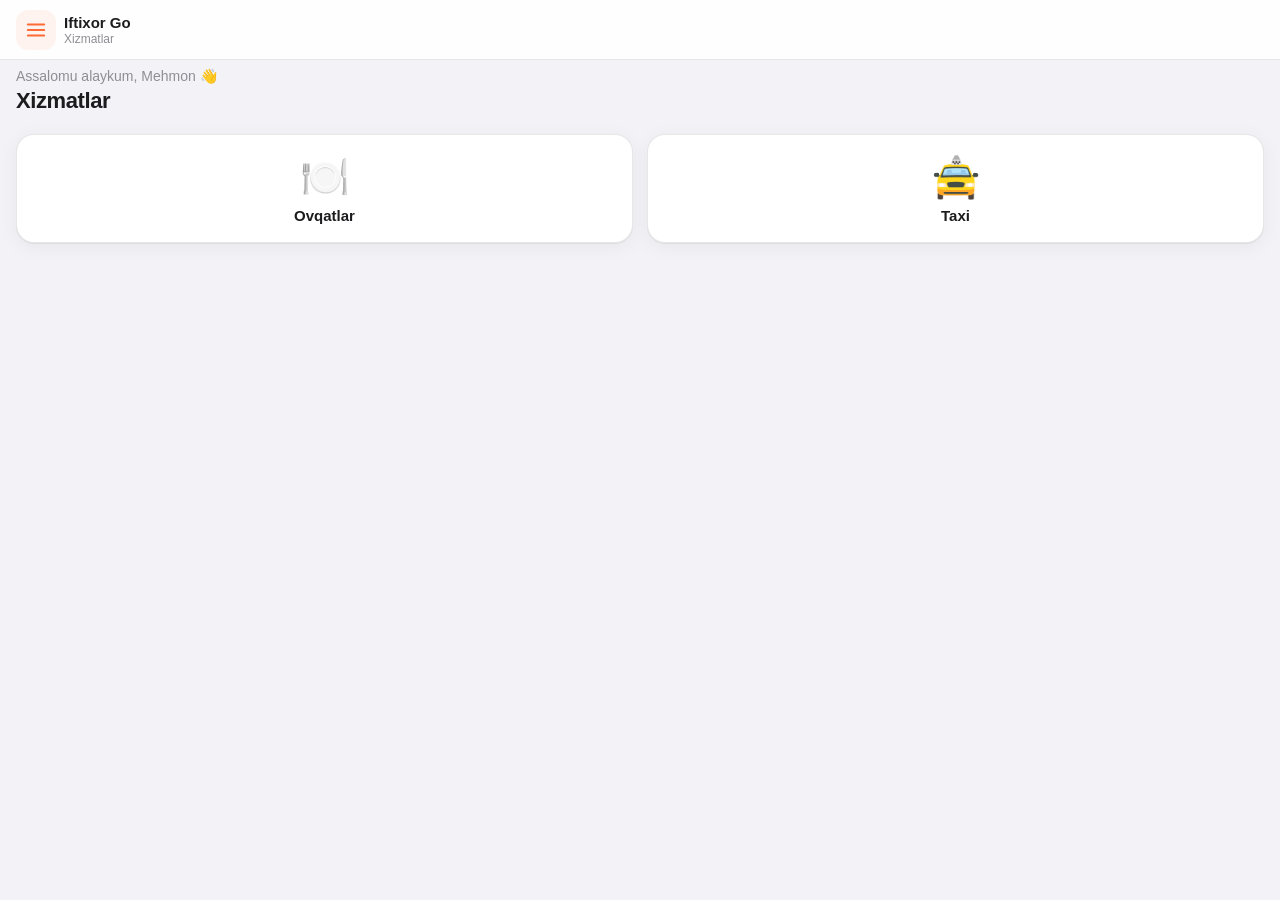
==== webapp/index.html @ 58b78c03 "23993" ====
<!DOCTYPE html>
<html lang="uz">
<head>
<meta charset="UTF-8">
<meta name="viewport" content="width=device-width, initial-scale=1.0, viewport-fit=cover">
<title>Iftixor Go</title>
<link rel="stylesheet" href="style.css">
<script src="https://telegram.org/js/telegram-web-app.js"></script>
</head>
<body>

<div id="splash">
  <div class="splash-icon">
    <svg viewBox="0 0 60 60" fill="none" xmlns="http://www.w3.org/2000/svg">
      <circle cx="30" cy="30" r="30" fill="rgba(255,255,255,0.15)"/>
      <path d="M15 22c0-1.1.9-2 2-2h26c1.1 0 2 .9 2 2v3H15v-3z" fill="white"/>
      <rect x="15" y="25" width="30" height="18" rx="2" fill="white" opacity="0.9"/>
      <circle cx="22" cy="34" r="3" fill="#ff6b35"/>
      <circle cx="30" cy="34" r="3" fill="#ff6b35"/>
      <circle cx="38" cy="34" r="3" fill="#ff6b35"/>
      <rect x="27" y="14" width="6" height="8" rx="3" fill="white"/>
    </svg>
  </div>
  <div class="splash-title">Iftixor Go</div>
  <div class="splash-sub">Tez va mazali!</div>
</div>

<div id="app" class="hidden">
  <header class="header" id="appHeader">
    <div class="header-left">
      <button type="button" class="header-icon-btn" id="btnHamburger" onclick="toggleServiceMenu()" aria-label="Xizmatlar menyusi">
        <svg width="22" height="22" viewBox="0 0 24 24" fill="none"><line x1="3" y1="6" x2="21" y2="6" stroke="currentColor" stroke-width="2" stroke-linecap="round"/><line x1="3" y1="12" x2="21" y2="12" stroke="currentColor" stroke-width="2" stroke-linecap="round"/><line x1="3" y1="18" x2="21" y2="18" stroke="currentColor" stroke-width="2" stroke-linecap="round"/></svg>
      </button>
      <button type="button" class="header-icon-btn hidden" id="btnBack" onclick="goBack()" aria-label="Orqaga">
        <svg width="22" height="22" viewBox="0 0 24 24" fill="none"><polyline points="15 18 9 12 15 6" stroke="currentColor" stroke-width="2.2" stroke-linecap="round" stroke-linejoin="round"/></svg>
      </button>
      <div class="header-avatar hidden" id="headerAvatarWrap">
        <div class="header-avatar" id="headerAvatar">
          <svg viewBox="0 0 32 32" fill="none"><circle cx="16" cy="16" r="16" fill="#ffe5db"/><circle cx="16" cy="13" r="5" fill="#ff6b35"/><path d="M6 26c0-5.5 4.5-9 10-9s10 3.5 10 9" stroke="#ff6b35" stroke-width="2" fill="none"/></svg>
        </div>
      </div>
      <div class="header-titles">
        <div class="header-name" id="headerName">Iftixor Go</div>
        <div class="header-sub" id="headerSub">Xizmatlar</div>
      </div>
    </div>
    <div class="cart-btn hidden" id="cartBtn" onclick="showFoodPage('cart')">
      <svg width="20" height="20" viewBox="0 0 24 24" fill="none"><path d="M6 2L3 6v14a2 2 0 002 2h14a2 2 0 002-2V6l-3-4z" stroke="white" stroke-width="2" stroke-linejoin="round"/><line x1="3" y1="6" x2="21" y2="6" stroke="white" stroke-width="2"/><path d="M16 10a4 4 0 01-8 0" stroke="white" stroke-width="2"/></svg>
      <span class="cart-badge" id="cartBadge">0</span>
    </div>
  </header>

  <!-- Xizmatlar menyusi (hamburger) -->
  <div id="serviceDrawer" class="service-drawer hidden">
    <div class="service-drawer-overlay" onclick="closeServiceMenu()"></div>
    <nav class="service-drawer-panel">
      <div class="drawer-head">
        <span class="drawer-title">Xizmatlar</span>
        <button type="button" class="drawer-close" onclick="closeServiceMenu()" aria-label="Yopish">✕</button>
      </div>
      <button type="button" class="drawer-item" onclick="pickServiceFromMenu('food')">
        <span class="drawer-item-icon">🍽️</span>
        <span class="drawer-item-text">
          <span class="drawer-item-name">Ovqatlar</span>
          <span class="drawer-item-desc">Menyu va yetkazib berish</span>
        </span>
        <svg class="drawer-item-arrow" width="18" height="18" viewBox="0 0 24 24" fill="none"><polyline points="9 18 15 12 9 6" stroke="currentColor" stroke-width="2" stroke-linecap="round"/></svg>
      </button>
      <button type="button" class="drawer-item" onclick="pickServiceFromMenu('taxi')">
        <span class="drawer-item-icon">🚖</span>
        <span class="drawer-item-text">
          <span class="drawer-item-name">Taxi</span>
          <span class="drawer-item-desc">Tez taxi buyurtmasi</span>
        </span>
        <svg class="drawer-item-arrow" width="18" height="18" viewBox="0 0 24 24" fill="none"><polyline points="9 18 15 12 9 6" stroke="currentColor" stroke-width="2" stroke-linecap="round"/></svg>
      </button>
    </nav>
  </div>

  <!-- BOSH SAHIFA: xizmatlar (Google grid) -->
  <div id="page-service" class="page active">
    <div class="services-hub">
      <p class="services-greet" id="servicesGreet">Assalomu alaykum 👋</p>
      <h2 class="services-hub-title">Xizmatlar</h2>
      <div class="services-grid">
        <button type="button" class="service-tile" onclick="selectService('food')">
          <span class="service-tile-icon">🍽️</span>
          <span class="service-tile-name">Ovqatlar</span>
        </button>
        <button type="button" class="service-tile" onclick="selectService('taxi')">
          <span class="service-tile-icon">🚖</span>
          <span class="service-tile-name">Taxi</span>
        </button>
      </div>
    </div>
  </div>

  <div id="page-home" class="page">
    <div id="guestWarning" class="guest-warning" style="display:none">
      ⚠️ Buyurtma berish uchun botni Telegram orqali oching.
    </div>
    <div class="search-wrap">
      <svg class="search-icon" width="16" height="16" viewBox="0 0 24 24" fill="none"><circle cx="11" cy="11" r="8" stroke="#8e8e93" stroke-width="2"/><path d="m21 21-4.35-4.35" stroke="#8e8e93" stroke-width="2" stroke-linecap="round"/></svg>
      <input type="text" id="searchInput" class="search-input" placeholder="Ovqat qidiring..." oninput="filterProducts(this.value)">
    </div>
    <div class="cat-tabs" id="catTabs"></div>
    <div class="products" id="productGrid"></div>
  </div>

  <div id="page-cart" class="page">
    <div class="page-title">Savat</div>
    <div id="cartItems"></div>
    <div id="cartSummary"></div>
  </div>

  <div id="page-profile" class="page profile-food">
    <div class="profile-header">
      <div class="profile-header-bg"></div>
      <img id="profilePhoto" src="" class="profile-photo" alt="">
      <div class="profile-name" id="profileName">—</div>
      <div class="profile-username" id="profileUsername"></div>
      <div class="profile-stats">
        <div class="stat-box">
          <div class="stat-val" id="statOrdersCount">0</div>
          <div class="stat-label">Buyurtmalar</div>
        </div>
        <div class="divider-v"></div>
        <div class="stat-box">
          <div class="stat-val" id="statTotalSpent">0 so'm</div>
          <div class="stat-label">Jami xarajat</div>
        </div>
      </div>
    </div>
    <div class="section-card">
      <div class="info-row"><span class="info-label">Telegram ID</span><span id="pId" class="info-val">—</span></div>
      <div class="divider"></div>
      <div class="info-row"><span class="info-label">Ism</span><span id="pName" class="info-val">—</span></div>
      <div class="divider"></div>
      <div class="info-row"><span class="info-label">Username</span><span id="pUsername" class="info-val">—</span></div>
    </div>
    <div class="section-title">Ma'lumotlarni tahrirlash</div>
    <div class="section-card">
      <div class="input-row">
        <svg width="18" height="18" viewBox="0 0 24 24" fill="none"><path d="M22 16.92v3a2 2 0 01-2.18 2 19.79 19.79 0 01-8.63-3.07A19.5 19.5 0 013.07 9.81 19.79 19.79 0 01.09 1.18 2 2 0 012.08 0h3a2 2 0 012 1.72c.127.96.361 1.903.7 2.81a2 2 0 01-.45 2.11L6.09 7.91a16 16 0 006 6l1.27-1.27a2 2 0 012.11-.45c.907.339 1.85.573 2.81.7A2 2 0 0122 16.92z" stroke="#8e8e93" stroke-width="1.5"/></svg>
        <input type="tel" id="profilePhone" class="inline-input" placeholder="Telefon raqam (+998...)">
      </div>
      <div class="divider"></div>
      <div class="input-row">
        <svg width="18" height="18" viewBox="0 0 24 24" fill="none"><path d="M21 10c0 7-9 13-9 13s-9-6-9-13a9 9 0 0118 0z" stroke="#8e8e93" stroke-width="1.5"/><circle cx="12" cy="10" r="3" stroke="#8e8e93" stroke-width="1.5"/></svg>
        <input type="text" id="profileAddress" class="inline-input" placeholder="Manzil">
      </div>
    </div>
    <button class="btn-primary" onclick="saveProfile()">Saqlash</button>
    <div class="section-title">Ovqat buyurtmalari</div>
    <div id="orderHistory"></div>
  </div>

  <!-- TAXI: Buyurtmalarim -->
  <div id="page-taxi-orders" class="page">
    <div class="page-title">🚖 Buyurtmalarim</div>
    <div id="taxiOrderHistory"></div>
  </div>

  <!-- TAXI: Profil -->
  <div id="page-taxi-profile" class="page profile-taxi">
    <div class="profile-header profile-header-taxi">
      <div class="profile-header-bg"></div>
      <img id="taxiProfilePhoto" src="" class="profile-photo" alt="">
      <div class="profile-name" id="taxiProfileName">—</div>
      <div class="profile-username" id="taxiProfileUsername"></div>
      <div class="profile-service-badge">🚖 Taxi</div>
      <div class="profile-stats">
        <div class="stat-box">
          <div class="stat-val" id="taxiStatRidesCount">0</div>
          <div class="stat-label">Safarlar</div>
        </div>
        <div class="divider-v"></div>
        <div class="stat-box">
          <div class="stat-val" id="taxiStatTotalSpent">0 so'm</div>
          <div class="stat-label">Jami</div>
        </div>
      </div>
    </div>
    <div class="section-title">Telefon</div>
    <div class="section-card">
      <div class="input-row">
        <svg width="18" height="18" viewBox="0 0 24 24" fill="none"><path d="M22 16.92v3a2 2 0 01-2.18 2 19.79 19.79 0 01-8.63-3.07A19.5 19.5 0 013.07 9.81 19.79 19.79 0 01.09 1.18 2 2 0 012.08 0h3a2 2 0 012 1.72c.127.96.361 1.903.7 2.81a2 2 0 01-.45 2.11L6.09 7.91a16 16 0 006 6l1.27-1.27a2 2 0 012.11-.45c.907.339 1.85.573 2.81.7A2 2 0 0122 16.92z" stroke="#8e8e93" stroke-width="1.5"/></svg>
        <input type="tel" id="taxiProfilePhone" class="inline-input" placeholder="Telefon raqam (+998...)">
      </div>
    </div>
    <button class="btn-primary" onclick="saveTaxiProfile()">Saqlash</button>
  </div>

  <!-- TAXI PAGE -->
  <div id="page-taxi" class="page">
    <div id="taxiActiveBanner" class="taxi-active-banner hidden"></div>

    <div class="taxi-hero">
      <div class="taxi-hero-icon">🚕</div>
      <div class="taxi-hero-text">
        <div class="taxi-hero-title">Taxi chaqirish</div>
        <div class="taxi-hero-sub">5–10 daqiqada haydovchi yetadi</div>
      </div>
    </div>

    <div class="taxi-route-card">
      <div class="taxi-route-line"></div>
      <div class="taxi-route-fields">
        <div class="taxi-field">
          <span class="taxi-dot taxi-dot-from"></span>
          <input type="text" id="taxiFrom" class="taxi-input" placeholder="Qayerdan?" autocomplete="off" oninput="onTaxiRouteChange()">
        </div>
        <button type="button" class="taxi-swap-btn" onclick="swapTaxiRoute()" aria-label="Almashtirish">
          <svg width="18" height="18" viewBox="0 0 24 24" fill="none"><path d="M7 16V4M7 4L3 8M7 4l4 4M17 8v12m0 0l4-4m-4 4l-4-4" stroke="currentColor" stroke-width="2" stroke-linecap="round" stroke-linejoin="round"/></svg>
        </button>
        <div class="taxi-field">
          <span class="taxi-dot taxi-dot-to"></span>
          <input type="text" id="taxiTo" class="taxi-input" placeholder="Qayerga?" autocomplete="off" oninput="onTaxiRouteChange()">
        </div>
      </div>
    </div>

    <div class="taxi-quick-actions">
      <button type="button" class="taxi-quick-btn" onclick="useTaxiLocation()">
        <svg width="16" height="16" viewBox="0 0 24 24" fill="none"><circle cx="12" cy="10" r="3" stroke="currentColor" stroke-width="1.8"/><path d="M12 21s7-4.5 7-11a7 7 0 10-14 0c0 6.5 7 11 7 11z" stroke="currentColor" stroke-width="1.8"/></svg>
        Joylashuvim
      </button>
      <button type="button" class="taxi-quick-btn" onclick="fillTaxiFromProfile()">
        <svg width="16" height="16" viewBox="0 0 24 24" fill="none"><path d="M21 10c0 7-9 13-9 13s-9-6-9-13a9 9 0 0118 0z" stroke="currentColor" stroke-width="1.8"/><circle cx="12" cy="10" r="3" stroke="currentColor" stroke-width="1.8"/></svg>
        Profil manzili
      </button>
    </div>

    <div id="taxiRecentWrap" class="taxi-recent hidden"></div>

    <div class="section-title" style="padding-top:4px">Mashina turi</div>
    <div class="taxi-car-types" id="taxiCarTypes"></div>

    <div id="taxiPriceBar" class="taxi-price-bar">
      <span class="taxi-price-label">Taxminiy narx</span>
      <span class="taxi-price-val" id="taxiPriceVal">—</span>
    </div>

    <div class="section-card taxi-contact-card">
      <div class="input-row">
        <svg width="18" height="18" viewBox="0 0 24 24" fill="none"><path d="M22 16.92v3a2 2 0 01-2.18 2 19.79 19.79 0 01-8.63-3.07A19.5 19.5 0 013.07 9.81 19.79 19.79 0 01.09 1.18 2 2 0 012.08 0h3a2 2 0 012 1.72c.127.96.361 1.903.7 2.81a2 2 0 01-.45 2.11L6.09 7.91a16 16 0 006 6l1.27-1.27a2 2 0 012.11-.45c.907.339 1.85.573 2.81.7A2 2 0 0122 16.92z" stroke="#8e8e93" stroke-width="1.5"/></svg>
        <input type="tel" id="taxiPhone" class="inline-input" placeholder="Telefon raqam *">
        <button type="button" class="contact-btn" onclick="requestTaxiPhone()" title="Telefonni to'ldirish">
          <svg width="16" height="16" viewBox="0 0 24 24" fill="none"><path d="M22 16.92v3a2 2 0 01-2.18 2 19.79 19.79 0 01-8.63-3.07" stroke="currentColor" stroke-width="1.8" stroke-linecap="round"/><circle cx="12" cy="10" r="4" stroke="currentColor" stroke-width="1.8"/></svg>
        </button>
      </div>
      <div class="divider"></div>
      <div class="input-row">
        <svg width="18" height="18" viewBox="0 0 24 24" fill="none"><path d="M14 2H6a2 2 0 00-2 2v16a2 2 0 002 2h12a2 2 0 002-2V8z" stroke="#8e8e93" stroke-width="1.5"/><polyline points="14,2 14,8 20,8" stroke="#8e8e93" stroke-width="1.5"/></svg>
        <input type="text" id="taxiNote" class="inline-input" placeholder="Izoh (ixtiyoriy)">
      </div>
    </div>

    <div class="taxi-submit-wrap">
      <button type="button" class="btn-primary btn-taxi-submit" id="taxiSubmitBtn" onclick="submitTaxi()">
        <span>Taxi chaqirish</span>
        <span class="btn-taxi-price" id="taxiSubmitPrice"></span>
      </button>
    </div>
  </div>

  <div id="page-taxi-success" class="page">
    <div class="success-wrap taxi-success-page">
      <div class="success-icon taxi-success-pulse">🚕</div>
      <div class="success-title">Taxi buyurtma qilindi!</div>
      <div id="taxiSuccessRideId" class="success-id"></div>
      <div id="taxiSuccessInfo" class="taxi-success-info"></div>
      <div id="taxiSuccessPrice" class="taxi-success-price"></div>
      <div id="taxiSuccessStatus" class="success-status-badge status-new">⏳ Haydovchi qidirilmoqda...</div>
      <div class="success-desc">Operator tez orada bog'lanadi 📞</div>
      <div class="success-actions" style="margin-top:20px">
        <button class="btn-primary" onclick="showTaxiPage('orders')">Buyurtmalarim</button>
        <button class="btn-secondary" onclick="showTaxiPage('taxi')" style="margin-top:8px">Yana taxi chaqirish</button>
      </div>
    </div>
  </div>

  <div id="page-success" class="page">
    <div id="successContent" class="success-wrap"></div>
  </div>

  <div id="page-checkout" class="page">
    <div class="page-title">Buyurtma berish</div>
    <div id="orderSummaryItems"></div>
    <div class="section-card" style="margin:0 16px 16px">
      <div class="input-row">
        <svg width="18" height="18" viewBox="0 0 24 24" fill="none"><path d="M22 16.92v3a2 2 0 01-2.18 2 19.79 19.79 0 01-8.63-3.07A19.5 19.5 0 013.07 9.81 19.79 19.79 0 01.09 1.18 2 2 0 012.08 0h3a2 2 0 012 1.72c.127.96.361 1.903.7 2.81a2 2 0 01-.45 2.11L6.09 7.91a16 16 0 006 6l1.27-1.27a2 2 0 012.11-.45c.907.339 1.85.573 2.81.7A2 2 0 0122 16.92z" stroke="#8e8e93" stroke-width="1.5"/></svg>
        <input type="tel" id="checkoutPhone" class="inline-input" placeholder="Telefon raqam *">
        <button class="contact-btn" onclick="requestPhone()" title="Telegram dan olish">
          <svg width="16" height="16" viewBox="0 0 24 24" fill="none"><path d="M22 16.92v3a2 2 0 01-2.18 2 19.79 19.79 0 01-8.63-3.07" stroke="currentColor" stroke-width="1.8" stroke-linecap="round"/><circle cx="12" cy="10" r="4" stroke="currentColor" stroke-width="1.8"/><path d="M12 14v7" stroke="currentColor" stroke-width="1.8" stroke-linecap="round"/></svg>
        </button>
      </div>
      <div class="divider"></div>
      <div class="input-row">
        <svg width="18" height="18" viewBox="0 0 24 24" fill="none"><path d="M21 10c0 7-9 13-9 13s-9-6-9-13a9 9 0 0118 0z" stroke="#8e8e93" stroke-width="1.5"/><circle cx="12" cy="10" r="3" stroke="#8e8e93" stroke-width="1.5"/></svg>
        <input type="text" id="checkoutAddress" class="inline-input" placeholder="Manzil *">
      </div>
      <div class="divider"></div>
      <div class="input-row">
        <svg width="18" height="18" viewBox="0 0 24 24" fill="none"><path d="M14 2H6a2 2 0 00-2 2v16a2 2 0 002 2h12a2 2 0 002-2V8z" stroke="#8e8e93" stroke-width="1.5"/><polyline points="14,2 14,8 20,8" stroke="#8e8e93" stroke-width="1.5"/></svg>
        <input type="text" id="checkoutNote" class="inline-input" placeholder="Izoh (ixtiyoriy)">
      </div>
    </div>
    <div class="total-bar" id="checkoutTotalBar"></div>
    <div style="padding:0 16px 16px">
      <button class="btn-primary btn-order" onclick="submitOrder()">Buyurtma berish</button>
      <button class="btn-secondary" onclick="showFoodPage('cart')">Orqaga</button>
    </div>
  </div>

  <!-- NAV: Ovqatlar -->
  <nav class="bottom-nav" id="navFood" style="display:none">
    <div class="nav-item active" onclick="showFoodPage('home')" id="navFoodMenu">
      <svg width="24" height="24" viewBox="0 0 24 24" fill="none"><path d="M18 8h1a4 4 0 010 8h-1" stroke="currentColor" stroke-width="2" stroke-linecap="round"/><path d="M2 8h16v9a4 4 0 01-4 4H6a4 4 0 01-4-4V8z" stroke="currentColor" stroke-width="2"/></svg>
      <span>Menyu</span>
    </div>
    <div class="nav-item" onclick="showFoodPage('cart')" id="navFoodCart">
      <div class="nav-cart-wrap">
        <svg width="24" height="24" viewBox="0 0 24 24" fill="none"><path d="M6 2L3 6v14a2 2 0 002 2h14a2 2 0 002-2V6l-3-4z" stroke="currentColor" stroke-width="2" stroke-linejoin="round"/><line x1="3" y1="6" x2="21" y2="6" stroke="currentColor" stroke-width="2"/><path d="M16 10a4 4 0 01-8 0" stroke="currentColor" stroke-width="2"/></svg>
        <span class="nav-badge" id="navCartBadge" style="display:none">0</span>
      </div>
      <span>Savat</span>
    </div>
    <div class="nav-item" onclick="showFoodPage('profile')" id="navFoodProfile">
      <svg width="24" height="24" viewBox="0 0 24 24" fill="none"><path d="M20 21v-2a4 4 0 00-4-4H8a4 4 0 00-4 4v2" stroke="currentColor" stroke-width="2" stroke-linecap="round"/><circle cx="12" cy="7" r="4" stroke="currentColor" stroke-width="2"/></svg>
      <span>Profil</span>
    </div>
  </nav>

  <!-- NAV: Taxi -->
  <nav class="bottom-nav" id="navTaxi" style="display:none">
    <div class="nav-item active" onclick="showTaxiPage('taxi')" id="navTaxiMain">
      <svg width="24" height="24" viewBox="0 0 24 24" fill="none"><rect x="1" y="9" width="22" height="11" rx="2" stroke="currentColor" stroke-width="2"/><path d="M5 9V7a3 3 0 013-3h8a3 3 0 013 3v2" stroke="currentColor" stroke-width="2"/><circle cx="7" cy="16" r="1.5" fill="currentColor"/><circle cx="17" cy="16" r="1.5" fill="currentColor"/></svg>
      <span>Taxi</span>
    </div>
    <div class="nav-item" onclick="showTaxiPage('orders')" id="navTaxiOrders">
      <svg width="24" height="24" viewBox="0 0 24 24" fill="none"><path d="M9 5H7a2 2 0 00-2 2v12a2 2 0 002 2h10a2 2 0 002-2V7a2 2 0 00-2-2h-2" stroke="currentColor" stroke-width="2" stroke-linecap="round"/><rect x="9" y="3" width="6" height="4" rx="1" stroke="currentColor" stroke-width="2"/><line x1="9" y1="12" x2="15" y2="12" stroke="currentColor" stroke-width="2" stroke-linecap="round"/></svg>
      <span>Buyurtmalar</span>
    </div>
    <div class="nav-item" onclick="showTaxiPage('profile')" id="navTaxiProfile">
      <svg width="24" height="24" viewBox="0 0 24 24" fill="none"><path d="M20 21v-2a4 4 0 00-4-4H8a4 4 0 00-4 4v2" stroke="currentColor" stroke-width="2" stroke-linecap="round"/><circle cx="12" cy="7" r="4" stroke="currentColor" stroke-width="2"/></svg>
      <span>Profil</span>
    </div>
  </nav>
</div>

<div id="productModal" class="modal-overlay hidden" onclick="closeModal(event)">
  <div class="modal-card">
    <div class="modal-drag"></div>
    <button id="modalCloseBtn" class="modal-close-btn" onclick="closeModal(event)">✕</button>
    <img id="modalImg" src="" class="modal-img" alt="">
    <div class="modal-body">
      <div class="modal-name" id="modalName"></div>
      <div class="modal-desc" id="modalDesc"></div>
      <div class="modal-footer">
        <div class="modal-price" id="modalPrice"></div>
        <div class="modal-qty">
          <button class="qty-btn" onclick="changeModalQty(-1)">
            <svg width="16" height="16" viewBox="0 0 24 24" fill="none"><line x1="5" y1="12" x2="19" y2="12" stroke="currentColor" stroke-width="2.5" stroke-linecap="round"/></svg>
          </button>
          <span id="modalQty">1</span>
          <button class="qty-btn" onclick="changeModalQty(1)">
            <svg width="16" height="16" viewBox="0 0 24 24" fill="none"><line x1="12" y1="5" x2="12" y2="19" stroke="currentColor" stroke-width="2.5" stroke-linecap="round"/><line x1="5" y1="12" x2="19" y2="12" stroke="currentColor" stroke-width="2.5" stroke-linecap="round"/></svg>
          </button>
        </div>
      </div>
      <button class="btn-primary" id="modalAddBtn" onclick="addFromModal()">Savatga qo'shish</button>
    </div>
  </div>
</div>

<div id="toast" class="toast hidden"></div>
<script src="app.js?v=2.5"></script>
</body>
</html>
---- webapp/style.css ----
:root {
  --bg: #f2f2f7;
  --card: #ffffff;
  --primary: #ff6b35;
  --primary-dark: #e85d2a;
  --primary-bg: #fff3ef;
  --text: #1c1c1e;
  --subtext: #8e8e93;
  --border: rgba(60,60,67,0.12);
  --green: #34c759;
  --red: #ff3b30;
  --nav-h: 82px;
  --header-h: 60px;
  --radius: 16px;
  --radius-sm: 12px;
  --shadow: 0 1px 0 rgba(0,0,0,0.06), 0 4px 20px rgba(0,0,0,0.05);
}

* { margin:0; padding:0; box-sizing:border-box; -webkit-tap-highlight-color:transparent; }

body {
  font-family: -apple-system, BlinkMacSystemFont, 'SF Pro Text', 'Segoe UI', sans-serif;
  background: var(--bg);
  color: var(--text);
  overflow-x: hidden;
  -webkit-font-smoothing: antialiased;
}

/* ── SPLASH ── */
#splash {
  position: fixed; inset: 0;
  background: linear-gradient(160deg, #ff6b35 0%, #ff4500 100%);
  display: flex; flex-direction: column;
  align-items: center; justify-content: center; gap: 12px;
  z-index: 9999;
  opacity: 1;
  transition: opacity .35s ease;
}
.splash-icon svg { width: 72px; height: 72px; filter: drop-shadow(0 8px 24px rgba(0,0,0,0.2)); }
.splash-title { font-size: 30px; font-weight: 700; color: #fff; letter-spacing: -0.5px; }
.splash-sub { font-size: 15px; color: rgba(255,255,255,.75); }

/* ── LAYOUT ── */
.hidden { display: none !important; }
#app { padding-bottom: var(--nav-h); min-height: 100dvh; }

/* ── HEADER ── */
.header {
  position: sticky; top: 0; z-index: 100;
  height: var(--header-h);
  background: rgba(255,255,255,0.92);
  backdrop-filter: saturate(180%) blur(20px);
  -webkit-backdrop-filter: saturate(180%) blur(20px);
  border-bottom: 1px solid var(--border);
  display: flex; align-items: center;
  justify-content: space-between;
  padding: 0 16px;
  padding-top: env(safe-area-inset-top);
}
.header-left { display: flex; align-items: center; gap: 8px; min-width: 0; flex: 1; }
.header-titles { min-width: 0; flex: 1; }
.header-icon-btn {
  width: 40px; height: 40px; flex-shrink: 0;
  display: flex; align-items: center; justify-content: center;
  background: var(--primary-bg); border: none; border-radius: 12px;
  color: var(--primary); cursor: pointer;
  -webkit-user-select: none; user-select: none;
}
.header-icon-btn:active { background: #ffe0d4; transform: scale(.96); }
.header-avatar {
  width: 38px; height: 38px; border-radius: 50%;
  overflow: hidden; background: var(--primary-bg);
  flex-shrink: 0;
  display: flex; align-items: center; justify-content: center;
}
.header-avatar img, .header-avatar svg { width: 100%; height: 100%; object-fit: cover; }
.header-name { font-size: 15px; font-weight: 600; line-height: 1.2; }
.header-sub { font-size: 12px; color: var(--subtext); }

.cart-btn {
  display: flex; align-items: center; gap: 6px; flex-shrink: 0;
  background: var(--primary);
  color: #fff; border: none;
  border-radius: 20px; padding: 8px 14px;
  cursor: pointer; font-size: 13px; font-weight: 600;
  transition: background .15s;
  -webkit-user-select: none; user-select: none;
}
.cart-btn:active { background: var(--primary-dark); }
.cart-badge {
  background: #fff; color: var(--primary);
  border-radius: 10px; padding: 1px 6px;
  font-size: 12px; font-weight: 700; min-width: 18px;
  text-align: center; line-height: 1.4;
}

/* ── PAGES ── */
.page { display: none; animation: fadeUp .2s ease; }
.page.active { display: block; }
@keyframes fadeUp {
  from { opacity: 0; transform: translateY(6px); }
  to   { opacity: 1; transform: translateY(0); }
}
.page-title {
  font-size: 28px; font-weight: 700;
  padding: 20px 16px 12px;
  letter-spacing: -0.5px;
}

/* ── SEARCH ── */
.search-wrap {
  position: relative; margin: 12px 16px 0;
}
.search-icon {
  position: absolute; left: 12px; top: 50%;
  transform: translateY(-50%); pointer-events: none;
}
.search-input {
  width: 100%; padding: 10px 14px 10px 36px;
  background: var(--card);
  border: 1px solid var(--border);
  border-radius: var(--radius-sm);
  font-size: 15px; color: var(--text);
  outline: none;
  font-family: inherit;
}
.search-input::placeholder { color: var(--subtext); }
.search-input:focus { border-color: var(--primary); }

/* ── CATEGORY TABS ── */
.cat-tabs {
  display: flex; gap: 8px;
  padding: 12px 16px;
  overflow-x: auto; scrollbar-width: none;
}
.cat-tabs::-webkit-scrollbar { display: none; }
.cat-tab {
  padding: 6px 14px;
  border-radius: 20px;
  border: 1.5px solid var(--border);
  background: var(--card);
  font-size: 13px; font-weight: 500;
  white-space: nowrap; cursor: pointer;
  color: var(--text);
  transition: all .15s;
  -webkit-user-select: none; user-select: none;
}
.cat-tab.active {
  background: var(--primary);
  border-color: var(--primary);
  color: #fff;
}

/* ── PRODUCTS GRID ── */
.products {
  display: grid; grid-template-columns: 1fr 1fr;
  gap: 12px; padding: 0 16px 16px;
}
.product-card {
  background: var(--card);
  border-radius: var(--radius);
  overflow: hidden;
  box-shadow: var(--shadow);
  cursor: pointer;
  transition: transform .12s;
  -webkit-user-select: none; user-select: none;
  display: flex; flex-direction: column;
}
.product-card:active { transform: scale(.97); }
.product-thumb {
  width: 100%; height: 110px;
  object-fit: cover;
  background: var(--primary-bg);
  display: block; flex-shrink: 0;
}
.product-thumb-placeholder {
  width: 100%; height: 110px;
  background: linear-gradient(135deg, #fff3ef, #ffe8df);
  display: flex; align-items: center; justify-content: center;
  flex-shrink: 0;
}
.product-thumb-placeholder svg { opacity: .4; }
.product-body { padding: 10px 10px 12px; flex: 1; display: flex; flex-direction: column; }
.product-name {
  font-size: 13px; font-weight: 600; line-height: 1.35;
  color: var(--text);
}
.product-price {
  font-size: 13px; font-weight: 700;
  color: var(--primary); margin-top: 4px;
}
.product-add {
  width: 30px; height: 30px; border-radius: 50%;
  background: var(--primary); border: none;
  color: #fff; cursor: pointer; flex-shrink: 0;
  display: flex; align-items: center; justify-content: center;
  box-shadow: 0 2px 8px rgba(255,107,53,.4);
  transition: transform .1s;
}
.product-add:active { transform: scale(.9); }

/* ── CART ── */
.cart-item {
  background: var(--card);
  border-radius: var(--radius);
  margin: 0 16px 10px;
  padding: 12px 14px;
  display: flex; align-items: center; gap: 12px;
  box-shadow: var(--shadow);
}
.cart-item-img {
  width: 52px; height: 52px; border-radius: 10px;
  object-fit: cover; background: var(--primary-bg);
  flex-shrink: 0;
  display: flex; align-items: center; justify-content: center;
}
.cart-item-img svg { opacity: .4; }
.cart-item-info { flex: 1; min-width: 0; }
.cart-item-name { font-weight: 600; font-size: 14px; white-space: nowrap; overflow: hidden; text-overflow: ellipsis; }
.cart-item-price { font-size: 13px; color: var(--subtext); margin-top: 2px; }
.cart-item-ctrl { display: flex; align-items: center; gap: 6px; flex-shrink: 0; }
.qty-btn {
  width: 28px; height: 28px; border-radius: 50%;
  background: var(--primary-bg); border: none;
  color: var(--primary); cursor: pointer;
  display: flex; align-items: center; justify-content: center;
  transition: background .1s;
}
.qty-btn:active { background: #ffd9cc; }
.qty-val { font-weight: 700; font-size: 15px; min-width: 22px; text-align: center; }

.cart-summary-card {
  background: var(--card);
  border-radius: var(--radius);
  margin: 4px 16px 0;
  padding: 14px 16px;
  box-shadow: var(--shadow);
}
.summary-row {
  display: flex; justify-content: space-between;
  font-size: 15px; padding: 5px 0;
}
.summary-row.total {
  font-weight: 700; font-size: 17px;
  border-top: 1px solid var(--border);
  margin-top: 8px; padding-top: 12px;
}
.summary-row.total span:last-child { color: var(--primary); }
.empty-cart {
  text-align: center; padding: 80px 20px;
  color: var(--subtext);
}
.empty-cart svg { opacity: .25; margin-bottom: 16px; }
.empty-cart p { font-size: 16px; font-weight: 500; }
.empty-cart small { font-size: 13px; }

/* ── PROFILE ── */
.profile-header {
  position: relative;
  background: linear-gradient(145deg, #ff6b35 0%, #ff3d00 100%);
  padding: 32px 20px 24px;
  text-align: center;
  color: #fff;
  overflow: hidden;
  border-bottom-left-radius: 28px;
  border-bottom-right-radius: 28px;
  margin-bottom: 20px;
  box-shadow: 0 8px 24px rgba(255,107,53,0.25);
}
.profile-header-bg {
  position: absolute; top: 0; left: 0; right: 0; bottom: 0;
  background: radial-gradient(circle at 15% 25%, rgba(255,255,255,0.18) 0%, transparent 45%),
              radial-gradient(circle at 85% 75%, rgba(0,0,0,0.08) 0%, transparent 45%);
  z-index: 0;
}
.profile-header > * { position: relative; z-index: 1; }
.profile-photo {
  width: 88px; height: 88px; border-radius: 50%;
  border: 3px solid rgba(255,255,255,0.9);
  object-fit: cover;
  background: rgba(255,255,255,.25);
  margin-bottom: 12px;
  display: block; margin-left: auto; margin-right: auto;
  box-shadow: 0 4px 16px rgba(0,0,0,0.15);
  transition: transform 0.3s cubic-bezier(0.34,1.56,0.64,1);
}
.profile-photo:active { transform: scale(0.93); }
.profile-name {
  font-size: 20px; font-weight: 700;
  letter-spacing: -0.3px;
  text-shadow: 0 1px 3px rgba(0,0,0,0.12);
  margin-bottom: 2px;
}
.profile-username { font-size: 13px; opacity: .85; font-weight: 500; margin-bottom: 0; }

.profile-stats {
  display: flex; justify-content: center; align-items: stretch;
  margin-top: 18px;
  background: rgba(255,255,255,0.18);
  border-radius: 16px;
  backdrop-filter: blur(12px); -webkit-backdrop-filter: blur(12px);
  border: 1px solid rgba(255,255,255,0.25);
  overflow: hidden;
}
.stat-box {
  flex: 1; display: flex; flex-direction: column;
  align-items: center; justify-content: center;
  padding: 12px 8px;
}
.stat-val {
  font-size: 17px; font-weight: 800; color: #fff;
  line-height: 1.1; letter-spacing: -0.5px;
  word-break: break-word;
}
.stat-label {
  font-size: 11px; font-weight: 500;
  opacity: 0.8; margin-top: 3px;
  white-space: nowrap;
}
.divider-v {
  width: 1px; background: rgba(255,255,255,0.25);
  margin: 10px 0;
}

/* ── SECTION CARD (iOS grouped table) ── */
.section-card {
  background: var(--card);
  border-radius: var(--radius);
  margin: 0 16px;
  overflow: hidden;
  box-shadow: var(--shadow);
  border: 1px solid var(--border);
}
.section-title {
  font-size: 12px; font-weight: 700;
  color: var(--subtext); text-transform: uppercase;
  letter-spacing: 0.6px;
  padding: 18px 16px 8px;
}
.info-row {
  display: flex; justify-content: space-between;
  align-items: center; padding: 13px 16px;
  gap: 12px;
}
.info-label {
  font-size: 15px; color: var(--text);
  flex-shrink: 0; font-weight: 400;
}
.info-val {
  font-size: 15px; color: var(--subtext);
  text-align: right; word-break: break-all;
}
.divider { height: 1px; background: var(--border); margin-left: 16px; }
.input-row {
  display: flex; align-items: center;
  gap: 10px; padding: 13px 16px;
  min-height: 48px;
}
.inline-input {
  flex: 1; border: none; outline: none;
  font-size: 15px; font-family: inherit;
  color: var(--text); background: transparent;
  min-width: 0;
}
.inline-input::placeholder { color: var(--subtext); }

/* ── BUTTONS ── */
.btn-primary {
  display: block; width: calc(100% - 32px);
  margin: 14px 16px 0;
  padding: 15px;
  background: var(--primary);
  color: #fff; border: none;
  border-radius: var(--radius);
  font-size: 16px; font-weight: 600;
  font-family: inherit; cursor: pointer;
  transition: background .15s, transform .1s;
  -webkit-user-select: none; user-select: none;
}
.btn-primary:active { background: var(--primary-dark); transform: scale(.99); }
.btn-secondary {
  display: block; width: calc(100% - 32px);
  margin: 10px 16px 0;
  padding: 14px;
  background: var(--card); color: var(--subtext);
  border: 1.5px solid var(--border);
  border-radius: var(--radius);
  font-size: 15px; font-family: inherit; cursor: pointer;
}

/* ── CHECKOUT ── */
.total-bar {
  background: var(--card);
  margin: 0 16px 14px;
  border-radius: var(--radius);
  padding: 14px 16px;
  box-shadow: var(--shadow);
}
.os-item {
  display: flex; justify-content: space-between;
  font-size: 14px; padding: 7px 0;
  border-bottom: 1px solid var(--border);
}
.os-item:last-child { border-bottom: none; }
.order-summary-card {
  background: var(--card);
  border-radius: var(--radius);
  margin: 0 16px 12px;
  padding: 4px 0;
  box-shadow: var(--shadow);
  overflow: hidden;
}
.order-summary-card .os-item { padding: 11px 16px; }

/* ── BOTTOM NAV ── */
.bottom-nav {
  position: fixed; bottom: 0; left: 0; right: 0;
  height: var(--nav-h);
  background: rgba(255,255,255,0.92);
  backdrop-filter: saturate(180%) blur(20px);
  -webkit-backdrop-filter: saturate(180%) blur(20px);
  border-top: 1px solid var(--border);
  display: flex;
  padding-bottom: env(safe-area-inset-bottom);
  z-index: 100;
}
.nav-item {
  flex: 1; display: flex; flex-direction: column;
  align-items: center; justify-content: center;
  gap: 3px; cursor: pointer;
  font-size: 10px; font-weight: 500;
  color: var(--subtext);
  transition: color .15s;
  -webkit-user-select: none; user-select: none;
}
.nav-item svg { transition: transform .15s; }
.nav-item.active { color: var(--primary); }
.nav-item.active svg { transform: scale(1.08); }
.nav-cart-wrap { position: relative; display: inline-flex; }
.nav-badge {
  position: absolute; top: -5px; right: -8px;
  background: var(--red); color: #fff;
  border-radius: 10px; font-size: 10px;
  font-weight: 700; padding: 1px 5px;
  border: 2px solid #fff;
  line-height: 1.2;
}

/* ── ORDER HISTORY ── */
.order-hist-item {
  background: var(--card); border-radius: var(--radius);
  margin: 0 16px 8px; padding: 14px 16px;
  box-shadow: var(--shadow);
}
.order-hist-head {
  display: flex; justify-content: space-between;
  align-items: center; margin-bottom: 4px;
}
.order-hist-id { font-weight: 600; font-size: 15px; }
.order-hist-sub { font-size: 12px; color: var(--subtext); }
.status-badge {
  font-size: 11px; font-weight: 600;
  padding: 3px 9px; border-radius: 20px;
}
.s-new { background: #fff3ef; color: var(--primary); }
.s-confirmed, .s-delivered { background: #e9f9ee; color: var(--green); }
.s-cancelled { background: #fff0f0; color: var(--red); }
.s-cooking { background: #fff9e6; color: #f59e0b; }

/* ── MODAL ── */
.modal-overlay {
  position: fixed; inset: 0;
  background: rgba(0,0,0,.45);
  z-index: 500;
  display: flex; align-items: flex-end;
  backdrop-filter: blur(6px);
}
.modal-card {
  background: var(--card);
  border-radius: 24px 24px 0 0;
  width: 100%; overflow: hidden;
  animation: slideUp .28s cubic-bezier(.32,1.2,.4,1);
  max-height: 90dvh; overflow-y: auto;
}
@keyframes slideUp {
  from { transform: translateY(100%); }
  to   { transform: translateY(0); }
}
.modal-drag {
  width: 36px; height: 4px; border-radius: 2px;
  background: var(--border); margin: 10px auto 0;
}
.modal-img {
  width: 100%; height: 220px; object-fit: cover;
  display: block; background: var(--primary-bg);
}
.modal-body { padding: 16px 20px 24px; }
.modal-name { font-size: 22px; font-weight: 700; letter-spacing: -0.3px; }
.modal-desc { font-size: 14px; color: var(--subtext); margin-top: 6px; line-height: 1.5; }
.modal-footer {
  display: flex; align-items: center;
  justify-content: space-between; margin: 16px 0;
}
.modal-price { font-size: 24px; font-weight: 700; color: var(--primary); }
.modal-qty {
  display: flex; align-items: center; gap: 14px;
  background: var(--primary-bg); border-radius: 20px;
  padding: 6px 10px;
}
.modal-qty .qty-btn {
  width: 32px; height: 32px;
  background: var(--primary); color: #fff;
}
.modal-qty .qty-btn:active { background: var(--primary-dark); }
#modalQty { font-size: 18px; font-weight: 700; min-width: 28px; text-align: center; }

/* ── TOAST ── */
.toast {
  position: fixed; bottom: 96px; left: 50%;
  transform: translateX(-50%);
  background: rgba(28,28,30,.88);
  color: #fff; padding: 10px 20px;
  border-radius: 20px; font-size: 14px;
  z-index: 999; white-space: nowrap;
  backdrop-filter: blur(10px);
  animation: fadeUp .2s ease;
}

/* ── PRODUCT CARD extras ── */
.product-desc {
  font-size: 11px; color: var(--subtext);
  margin-top: 3px; line-height: 1.35;
  overflow: hidden; display: -webkit-box;
  -webkit-line-clamp: 2; -webkit-box-orient: vertical;
  flex: 1;
}
.product-row {
  display: flex; align-items: center;
  justify-content: space-between;
  margin-top: 8px; gap: 6px;
}
.product-qty-ctrl {
  display: flex; align-items: center; gap: 4px;
  background: var(--primary-bg); border-radius: 20px;
  padding: 3px 5px; flex-shrink: 0;
}
.pqc-btn {
  width: 24px; height: 24px; border-radius: 50%;
  border: none; background: var(--primary); color: #fff;
  font-size: 15px; font-weight: 700; cursor: pointer;
  display: flex; align-items: center; justify-content: center;
  line-height: 1; transition: transform .1s; flex-shrink: 0;
}
.pqc-btn:active { transform: scale(.88); }
.pqc-val { font-size: 13px; font-weight: 700; min-width: 16px; text-align: center; color: var(--primary); }

/* ── CART extras ── */
.cart-header {
  display: flex; justify-content: space-between; align-items: center;
  padding: 14px 16px 6px;
  font-size: 13px; font-weight: 600; color: var(--subtext);
}
.cart-clear-btn {
  background: none; border: none; color: var(--red);
  font-size: 13px; font-weight: 600; cursor: pointer;
  padding: 4px 8px;
}
.cart-item-img-photo {
  width: 52px; height: 52px; border-radius: 10px;
  object-fit: cover; flex-shrink: 0;
}
.delivery-chip {
  background: var(--primary-bg); color: var(--primary);
  padding: 2px 8px; border-radius: 10px;
  font-size: 13px; font-weight: 600;
}
.btn-checkout {
  display: flex !important; align-items: center;
  justify-content: center; gap: 8px;
  font-size: 16px !important;
}

/* ── EMPTY STATE ── */
.empty-state-msg {
  grid-column: 1 / -1; text-align: center;
  padding: 60px 20px; color: var(--subtext); font-size: 14px;
}

/* ── MODAL close btn ── */
.modal-close-btn {
  position: absolute; top: 12px; right: 12px;
  width: 30px; height: 30px; border-radius: 50%;
  background: rgba(0,0,0,.35); color: #fff;
  border: none; font-size: 14px; cursor: pointer;
  display: flex; align-items: center; justify-content: center;
  z-index: 10; backdrop-filter: blur(4px);
}
.modal-card { position: relative; }

/* ── ORDER HISTORY extras ── */
.order-hist-items {
  font-size: 12px; color: var(--subtext);
  margin: 5px 0 6px;
  white-space: nowrap; overflow: hidden; text-overflow: ellipsis;
  line-height: 1.4;
}
.order-hist-foot {
  display: flex; justify-content: space-between; align-items: center;
  margin-top: 6px; gap: 8px;
}
.order-hist-date {
  font-size: 11px; color: var(--subtext);
  white-space: nowrap; flex-shrink: 0;
}
.order-hist-total {
  font-size: 14px; font-weight: 700; color: var(--primary);
  white-space: nowrap;
}

/* ── SUCCESS PAGE ── */
.success-wrap {
  min-height: calc(100dvh - var(--nav-h) - var(--header-h));
  display: flex; flex-direction: column;
  align-items: center; justify-content: center;
  padding: 40px 24px; text-align: center;
}
.success-icon { font-size: 72px; margin-bottom: 16px; animation: popIn .4s cubic-bezier(.34,1.56,.64,1); }
@keyframes popIn { from { transform: scale(0); opacity:0; } to { transform: scale(1); opacity:1; } }
.success-title { font-size: 24px; font-weight: 700; margin-bottom: 8px; }
.success-id { font-size: 15px; color: var(--subtext); margin-bottom: 4px; }
.success-total { font-size: 22px; font-weight: 800; color: var(--primary); margin-bottom: 8px; }
.success-desc { font-size: 14px; color: var(--subtext); margin-bottom: 24px; }

/* ── CAT COUNT badge ── */
.cat-count {
  display: inline-flex; align-items: center; justify-content: center;
  background: rgba(142,142,147,0.18);
  color: var(--subtext);
  font-size: 10px; font-weight: 700;
  padding: 0 5px; border-radius: 8px;
  min-width: 18px; height: 16px;
  margin-left: 5px; vertical-align: middle;
}
.cat-tab.active .cat-count {
  background: rgba(255,255,255,0.25);
  color: #fff;
}

/* ── CHECKOUT extras ── */
.checkout-time-hint, .checkout-info-bar {
  display: flex; align-items: center; gap: 6px;
  font-size: 12px; color: var(--subtext);
  padding: 8px 0 4px;
}
.checkout-time-hint { padding: 10px 16px 2px; }
.checkout-info-bar {
  margin: 8px 16px 0;
  background: var(--primary-bg);
  border-radius: 10px; padding: 8px 12px;
  color: var(--primary); font-weight: 500;
}
.checkout-info-bar svg, .checkout-time-hint svg { flex-shrink: 0; }

.os-qty { color: var(--subtext); font-weight: 400; font-size: 13px; }

/* ── CONTACT BUTTON (Telegram dan raqam olish) ── */
.contact-btn {
  background: var(--primary-bg); border: none;
  color: var(--primary); cursor: pointer;
  width: 30px; height: 30px; border-radius: 8px;
  display: flex; align-items: center; justify-content: center;
  flex-shrink: 0; transition: background .15s;
}
.contact-btn:active { background: #ffd0c0; }

/* ── SUCCESS PAGE extras ── */
.success-status-badge {
  display: inline-flex; align-items: center;
  padding: 6px 16px; border-radius: 20px;
  font-size: 13px; font-weight: 600;
  margin: 4px 0 12px;
  animation: pulse-soft 2s infinite;
}
@keyframes pulse-soft {
  0%,100% { opacity: 1; } 50% { opacity: .75; }
}
.status-new       { background: #fff3ef; color: var(--primary); }
.status-confirmed { background: #e9f9ee; color: var(--green); animation: none; }
.status-cooking   { background: #fff9e6; color: #f59e0b; }
.status-delivered { background: #e9f9ee; color: var(--green); animation: none; }
.status-cancelled { background: #fff0f0; color: var(--red); animation: none; }

.success-actions { width: 100%; max-width: 320px; margin: 0 auto; }
.success-actions .btn-primary { margin: 0 0 8px; width: 100%; }
.success-actions .btn-secondary { margin: 0; width: 100%; }

/* ── ORDER HISTORY: faol buyurtmalar ── */
.order-active {
  border: 1.5px solid var(--primary);
  box-shadow: 0 2px 12px rgba(255,107,53,0.12);
}
.orders-empty {
  text-align: center; padding: 32px 20px;
  color: var(--subtext);
}
.orders-empty svg { opacity: .25; margin-bottom: 10px; display: block; margin-left: auto; margin-right: auto; }
.orders-empty p { font-size: 14px; }

/* ── MODAL btn inside ── */
#productModal .btn-primary {
  width: 100%; margin: 0;
  border-radius: var(--radius-sm);
}

/* ── CART badge: flex ── */
.nav-badge { display: none; }

/* ── GUEST warning ── */
.guest-warning {
  margin: 8px 16px; padding: 10px 14px;
  background: #fff9e6; border: 1px solid #f59e0b33;
  border-radius: var(--radius-sm);
  font-size: 13px; color: #92650a;
  display: flex; align-items: center; gap: 8px;
}

/* ── PHONE HINT ── */
.phone-hint {
  font-size: 12px; color: #92650a;
  background: #fff9e6; border-radius: 8px;
  padding: 7px 12px; margin: 0 16px 4px;
  border: 1px solid #f59e0b33;
  line-height: 1.4;
}

/* ── XIZMATLAR (Google grid) ── */
.services-hub {
  padding: 8px 16px 24px;
}
.services-greet {
  font-size: 14px; color: var(--subtext);
  margin-bottom: 4px;
}
.services-hub-title {
  font-size: 22px; font-weight: 700;
  letter-spacing: -0.4px;
  margin-bottom: 20px;
}
.services-grid {
  display: grid;
  grid-template-columns: repeat(2, 1fr);
  gap: 14px;
}
.service-tile {
  background: var(--card);
  border: 1px solid var(--border);
  border-radius: 18px;
  padding: 22px 12px 18px;
  box-shadow: var(--shadow);
  display: flex; flex-direction: column;
  align-items: center; gap: 10px;
  cursor: pointer;
  font-family: inherit;
  color: var(--text);
  transition: transform .12s, border-color .12s;
  -webkit-user-select: none; user-select: none;
}
.service-tile:active {
  transform: scale(.96);
  border-color: var(--primary);
}
.service-tile-icon { font-size: 40px; line-height: 1; }
.service-tile-name { font-size: 15px; font-weight: 600; }

/* ── Hamburger drawer ── */
.service-drawer {
  position: fixed; inset: 0; z-index: 500;
}
.service-drawer-overlay {
  position: absolute; inset: 0;
  background: rgba(0,0,0,.35);
  backdrop-filter: blur(2px);
}
.service-drawer-panel {
  position: absolute; top: 0; left: 0; bottom: 0;
  width: min(300px, 86vw);
  background: var(--card);
  box-shadow: 4px 0 24px rgba(0,0,0,.12);
  display: flex; flex-direction: column;
  padding-top: env(safe-area-inset-top);
  animation: drawerIn .22s ease;
}
@keyframes drawerIn {
  from { transform: translateX(-100%); }
  to   { transform: translateX(0); }
}
.drawer-head {
  display: flex; align-items: center; justify-content: space-between;
  padding: 18px 16px 12px;
  border-bottom: 1px solid var(--border);
}
.drawer-title { font-size: 18px; font-weight: 700; }
.drawer-close {
  width: 36px; height: 36px; border: none; border-radius: 50%;
  background: var(--bg); color: var(--subtext);
  font-size: 16px; cursor: pointer;
}
.drawer-item {
  display: flex; align-items: center; gap: 14px;
  width: 100%; padding: 16px 18px;
  border: none; background: none;
  border-bottom: 1px solid var(--border);
  cursor: pointer; text-align: left;
  font-family: inherit; color: var(--text);
}
.drawer-item:active { background: var(--primary-bg); }
.drawer-item-icon { font-size: 32px; line-height: 1; flex-shrink: 0; }
.drawer-item-text { flex: 1; min-width: 0; display: flex; flex-direction: column; gap: 2px; }
.drawer-item-name { font-size: 16px; font-weight: 600; }
.drawer-item-desc { font-size: 12px; color: var(--subtext); }
.drawer-item-arrow { color: var(--subtext); flex-shrink: 0; }

/* Xizmatlar bosh sahifasida pastki nav yo'q */
#app.mode-hub { padding-bottom: 16px; }

/* ── TAXI PAGE ── */
#page-taxi { --taxi: #2563eb; --taxi-bg: #eff6ff; --taxi-dark: #1d4ed8; }

.taxi-hero {
  margin: 12px 16px 16px;
  padding: 16px 18px;
  background: linear-gradient(135deg, #2563eb 0%, #1d4ed8 100%);
  border-radius: 18px;
  display: flex; align-items: center; gap: 14px;
  color: #fff;
  box-shadow: 0 8px 24px rgba(37, 99, 235, 0.35);
}
.taxi-hero-icon { font-size: 36px; line-height: 1; }
.taxi-hero-title { font-size: 18px; font-weight: 700; }
.taxi-hero-sub { font-size: 13px; opacity: 0.85; margin-top: 2px; }

.taxi-active-banner { margin: 0 16px 12px; }
.taxi-active-inner {
  display: flex; align-items: center; gap: 12px;
  background: var(--taxi-bg); border: 1px solid rgba(37, 99, 235, 0.25);
  border-radius: 14px; padding: 12px 14px; cursor: pointer;
}
.taxi-active-inner:active { opacity: 0.85; }
.taxi-active-pulse { font-size: 24px; animation: taxiPulse 1.5s ease infinite; }
@keyframes taxiPulse { 0%, 100% { transform: scale(1); } 50% { transform: scale(1.08); } }
.taxi-active-title { font-size: 14px; font-weight: 600; color: var(--taxi); }
.taxi-active-route { font-size: 12px; color: var(--subtext); margin-top: 2px; }

.taxi-route-card {
  margin: 0 16px 12px;
  background: var(--card);
  border-radius: 16px;
  border: 1px solid var(--border);
  box-shadow: var(--shadow);
  padding: 14px 14px 14px 18px;
  position: relative;
}
.taxi-route-line {
  position: absolute; left: 22px; top: 28px; bottom: 28px;
  width: 2px; background: linear-gradient(var(--green), var(--red));
  border-radius: 2px; opacity: 0.35;
}
.taxi-route-fields { display: flex; flex-direction: column; gap: 10px; position: relative; }
.taxi-field { display: flex; align-items: center; gap: 10px; }
.taxi-input {
  flex: 1; border: none; outline: none;
  font-size: 15px; font-family: inherit;
  background: var(--bg); border-radius: 10px;
  padding: 11px 12px; color: var(--text);
}
.taxi-input:focus { box-shadow: 0 0 0 2px rgba(37, 99, 235, 0.25); }
.taxi-swap-btn {
  align-self: flex-end;
  width: 36px; height: 36px; border-radius: 50%;
  border: 1px solid var(--border); background: var(--card);
  color: var(--taxi); cursor: pointer;
  display: flex; align-items: center; justify-content: center;
  margin: -4px 4px -4px 0;
  box-shadow: var(--shadow);
}
.taxi-swap-btn:active { transform: scale(0.92); }

.taxi-dot {
  width: 12px; height: 12px; border-radius: 50%;
  flex-shrink: 0; display: inline-block;
}
.taxi-dot-from { background: var(--green); box-shadow: 0 0 0 3px rgba(52, 199, 89, 0.2); }
.taxi-dot-to   { background: var(--red); box-shadow: 0 0 0 3px rgba(255, 59, 48, 0.2); }

.taxi-quick-actions {
  display: flex; gap: 8px; padding: 0 16px 12px;
}
.taxi-quick-btn {
  flex: 1; display: flex; align-items: center; justify-content: center; gap: 6px;
  padding: 10px 8px; border-radius: 12px;
  border: 1px solid var(--border); background: var(--card);
  font-size: 12px; font-weight: 600; color: var(--taxi);
  cursor: pointer; font-family: inherit;
}
.taxi-quick-btn:active { background: var(--taxi-bg); }

.taxi-recent { padding: 0 16px 12px; }
.taxi-recent-label { font-size: 11px; color: var(--subtext); font-weight: 600; text-transform: uppercase; letter-spacing: 0.3px; margin-bottom: 8px; }
.taxi-recent-chips { display: flex; flex-wrap: wrap; gap: 6px; }
.taxi-chip {
  padding: 6px 12px; border-radius: 20px;
  background: var(--taxi-bg); border: 1px solid rgba(37, 99, 235, 0.2);
  font-size: 12px; color: var(--taxi-dark); cursor: pointer;
  font-family: inherit; max-width: 100%;
}
.taxi-chip:active { background: #dbeafe; }

.taxi-car-types {
  display: grid; grid-template-columns: repeat(3, 1fr);
  gap: 8px; padding: 0 16px 12px;
}
.taxi-car-card {
  display: flex; flex-direction: column; align-items: center;
  gap: 4px; padding: 12px 6px;
  border-radius: 14px; border: 2px solid var(--border);
  background: var(--card); cursor: pointer;
  font-family: inherit; color: var(--text);
  transition: border-color 0.15s, background 0.15s;
}
.taxi-car-card.active {
  border-color: var(--taxi);
  background: var(--taxi-bg);
}
.taxi-car-icon { font-size: 26px; line-height: 1; }
.taxi-car-name { font-size: 12px; font-weight: 700; }
.taxi-car-from { font-size: 10px; color: var(--subtext); }

.taxi-price-bar {
  margin: 0 16px 12px;
  padding: 12px 16px;
  background: var(--taxi-bg);
  border-radius: 12px;
  display: flex; justify-content: space-between; align-items: center;
  border: 1px solid rgba(37, 99, 235, 0.15);
}
.taxi-price-label { font-size: 13px; color: var(--subtext); font-weight: 500; }
.taxi-price-val { font-size: 17px; font-weight: 700; color: var(--taxi); }

.taxi-contact-card { margin: 0 16px 12px !important; }
.taxi-submit-wrap { padding: 0 16px 20px; }
.btn-taxi-submit {
  width: 100%;
  background: linear-gradient(135deg, #2563eb, #1d4ed8) !important;
  display: flex; align-items: center; justify-content: space-between;
  padding: 16px 20px !important;
  border-radius: 14px !important;
  font-size: 16px !important;
}
.btn-taxi-submit:disabled { opacity: 0.65; }
.btn-taxi-price { font-size: 14px; opacity: 0.95; font-weight: 600; }

.taxi-success-page .success-icon { font-size: 56px; }
.taxi-success-pulse { animation: taxiPulse 2s ease infinite; }
.taxi-success-price {
  font-size: 22px; font-weight: 700; color: var(--taxi);
  margin: 8px 0 12px;
}
.taxi-success-car {
  margin-top: 10px; font-size: 13px; color: var(--subtext);
  text-align: center;
}

#navTaxi .nav-item.active { color: #2563eb; }
#navTaxi .nav-item.active svg { stroke: #2563eb; }

/* ── TAXI SUCCESS ── */
.profile-service-badge {
  display: inline-block;
  margin-top: 6px;
  padding: 4px 12px;
  background: rgba(37, 99, 235, 0.12);
  color: #2563eb;
  font-size: 12px;
  font-weight: 600;
  border-radius: 20px;
}
.profile-header-taxi .profile-header-bg {
  background: linear-gradient(135deg, #2563eb 0%, #1d4ed8 100%);
}
.taxi-hist-route {
  display: flex; flex-direction: column; gap: 6px;
  margin: 8px 0; font-size: 13px; line-height: 1.35;
}
.taxi-hist-row {
  display: flex; align-items: flex-start; gap: 8px;
}
.taxi-hist-item { border-left: 3px solid #2563eb; }

.taxi-success-info {
  margin: 12px 0 8px; width: 100%;
}
.taxi-route {
  background: var(--card);
  border-radius: var(--radius); padding: 14px 20px;
  box-shadow: var(--shadow);
  display: flex; flex-direction: column; gap: 12px;
  max-width: 300px; margin: 0 auto;
  text-align: left;
}
.taxi-route-row {
  display: flex; align-items: center; gap: 12px;
  font-size: 15px; font-weight: 500;
}
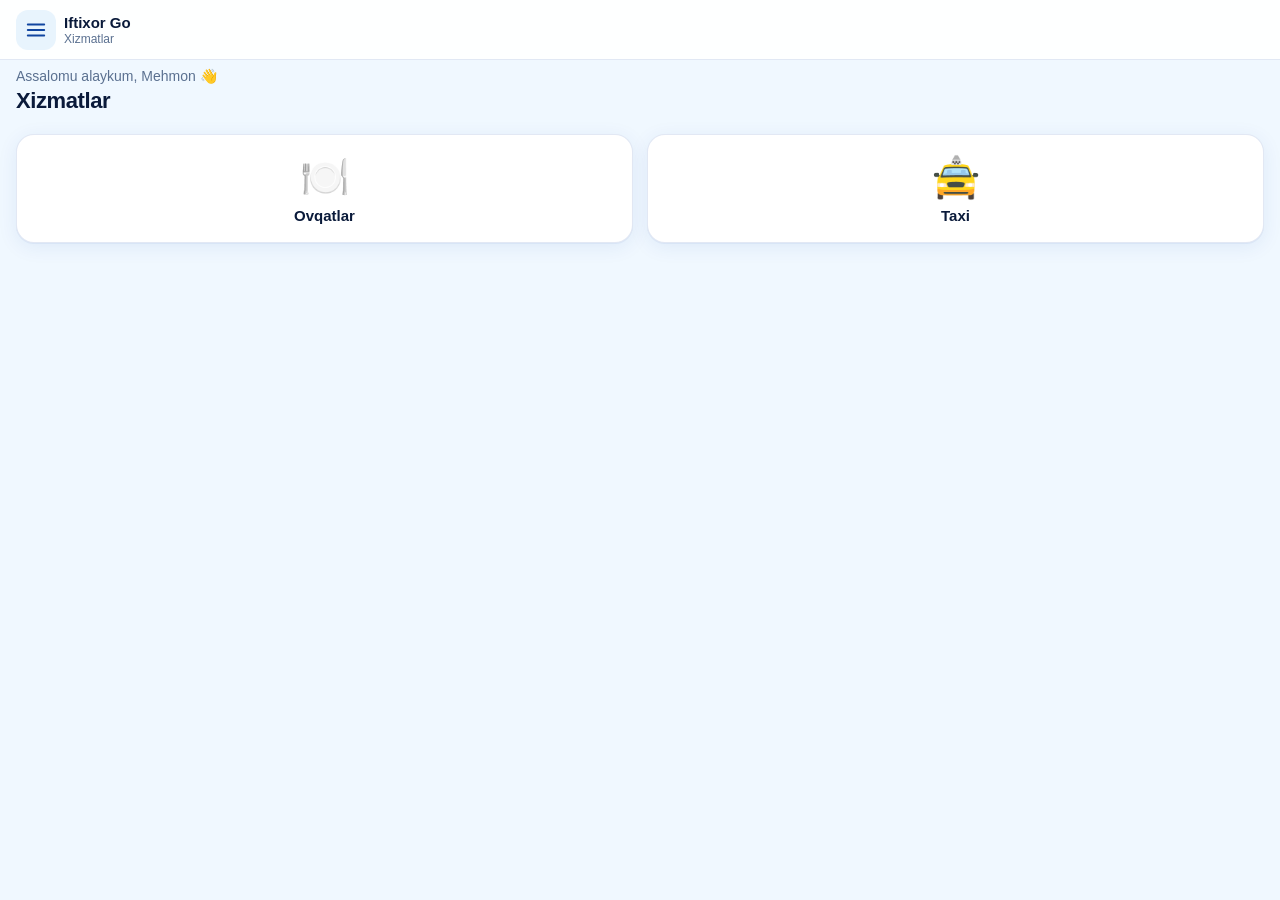
==== commit e0bea00e: "12qge" ====
--- a/webapp/index.html
+++ b/webapp/index.html
@@ -13,16 +13,11 @@
   <div class="splash-icon">
     <svg viewBox="0 0 60 60" fill="none" xmlns="http://www.w3.org/2000/svg">
       <circle cx="30" cy="30" r="30" fill="rgba(255,255,255,0.15)"/>
-      <path d="M15 22c0-1.1.9-2 2-2h26c1.1 0 2 .9 2 2v3H15v-3z" fill="white"/>
-      <rect x="15" y="25" width="30" height="18" rx="2" fill="white" opacity="0.9"/>
-      <circle cx="22" cy="34" r="3" fill="#ff6b35"/>
-      <circle cx="30" cy="34" r="3" fill="#ff6b35"/>
-      <circle cx="38" cy="34" r="3" fill="#ff6b35"/>
-      <rect x="27" y="14" width="6" height="8" rx="3" fill="white"/>
+      <text x="30" y="38" text-anchor="middle" font-size="22" font-weight="900" font-family="Arial,sans-serif" fill="white">IG</text>
     </svg>
   </div>
   <div class="splash-title">Iftixor Go</div>
-  <div class="splash-sub">Tez va mazali!</div>
+  <div class="splash-sub">Tez va qulay!</div>
 </div>
 
 <div id="app" class="hidden">
@@ -36,7 +31,7 @@
       </button>
       <div class="header-avatar hidden" id="headerAvatarWrap">
         <div class="header-avatar" id="headerAvatar">
-          <svg viewBox="0 0 32 32" fill="none"><circle cx="16" cy="16" r="16" fill="#ffe5db"/><circle cx="16" cy="13" r="5" fill="#ff6b35"/><path d="M6 26c0-5.5 4.5-9 10-9s10 3.5 10 9" stroke="#ff6b35" stroke-width="2" fill="none"/></svg>
+          <svg viewBox="0 0 32 32" fill="none"><circle cx="16" cy="16" r="16" fill="#e8f4fd"/><circle cx="16" cy="13" r="5" fill="#1045a0"/><path d="M6 26c0-5.5 4.5-9 10-9s10 3.5 10 9" stroke="#1045a0" stroke-width="2" fill="none"/></svg>
         </div>
       </div>
       <div class="header-titles">
@@ -106,6 +101,9 @@
     <div class="cat-tabs" id="catTabs"></div>
     <div class="products" id="productGrid"></div>
   </div>
+
+  <!-- RESTORAN SAHIFASI (Instagram-style) -->
+  <div id="page-restaurant" class="page"></div>
 
   <div id="page-cart" class="page">
     <div class="page-title">Savat</div>
@@ -157,7 +155,13 @@
 
   <!-- TAXI: Buyurtmalarim -->
   <div id="page-taxi-orders" class="page">
-    <div class="page-title">🚖 Buyurtmalarim</div>
+    <div class="taxi-orders-head">
+      <div class="page-title" style="padding-bottom:0">🚖 Buyurtmalarim</div>
+      <div class="taxi-orders-tabs">
+        <button type="button" class="taxi-tab active" onclick="filterTaxiOrders('all', this)">Barchasi</button>
+        <button type="button" class="taxi-tab" onclick="filterTaxiOrders('active', this)">Faol</button>
+      </div>
+    </div>
     <div id="taxiOrderHistory"></div>
   </div>
 
@@ -233,11 +237,19 @@
 
     <div id="taxiRecentWrap" class="taxi-recent hidden"></div>
 
+    <div class="taxi-popular">
+      <div class="taxi-recent-label">Tez tanlash</div>
+      <div class="taxi-popular-chips" id="taxiPopularChips"></div>
+    </div>
+
     <div class="section-title" style="padding-top:4px">Mashina turi</div>
     <div class="taxi-car-types" id="taxiCarTypes"></div>
 
     <div id="taxiPriceBar" class="taxi-price-bar">
-      <span class="taxi-price-label">Taxminiy narx</span>
+      <div>
+        <span class="taxi-price-label">Taxminiy narx</span>
+        <div class="taxi-price-hint" id="taxiPriceHint"></div>
+      </div>
       <span class="taxi-price-val" id="taxiPriceVal">—</span>
     </div>
 
@@ -256,9 +268,9 @@
       </div>
     </div>
 
-    <div class="taxi-submit-wrap">
+    <div class="taxi-submit-wrap taxi-submit-sticky">
       <button type="button" class="btn-primary btn-taxi-submit" id="taxiSubmitBtn" onclick="submitTaxi()">
-        <span>Taxi chaqirish</span>
+        <span>🚕 Taxi chaqirish</span>
         <span class="btn-taxi-price" id="taxiSubmitPrice"></span>
       </button>
     </div>
@@ -271,10 +283,12 @@
       <div id="taxiSuccessRideId" class="success-id"></div>
       <div id="taxiSuccessInfo" class="taxi-success-info"></div>
       <div id="taxiSuccessPrice" class="taxi-success-price"></div>
+      <div id="taxiSuccessTimeline" class="taxi-timeline"></div>
       <div id="taxiSuccessStatus" class="success-status-badge status-new">⏳ Haydovchi qidirilmoqda...</div>
       <div class="success-desc">Operator tez orada bog'lanadi 📞</div>
       <div class="success-actions" style="margin-top:20px">
         <button class="btn-primary" onclick="showTaxiPage('orders')">Buyurtmalarim</button>
+        <button class="btn-secondary btn-taxi-cancel-ride hidden" id="taxiCancelRideBtn" onclick="cancelActiveTaxiRide()" style="margin-top:8px">Buyurtmani bekor qilish</button>
         <button class="btn-secondary" onclick="showTaxiPage('taxi')" style="margin-top:8px">Yana taxi chaqirish</button>
       </div>
     </div>
@@ -375,6 +389,6 @@
 </div>
 
 <div id="toast" class="toast hidden"></div>
-<script src="app.js?v=2.5"></script>
+<script src="app.js?v=2.8"></script>
 </body>
 </html>
--- a/webapp/style.css
+++ b/webapp/style.css
@@ -1,19 +1,19 @@
 :root {
-  --bg: #f2f2f7;
+  --bg: #f0f8ff;
   --card: #ffffff;
-  --primary: #ff6b35;
-  --primary-dark: #e85d2a;
-  --primary-bg: #fff3ef;
-  --text: #1c1c1e;
-  --subtext: #8e8e93;
-  --border: rgba(60,60,67,0.12);
-  --green: #34c759;
+  --primary: #1045a0;
+  --primary-dark: #0a2a5e;
+  --primary-bg: #e8f4fd;
+  --text: #0a1a3a;
+  --subtext: #5a7090;
+  --border: rgba(16,69,160,0.12);
+  --green: #1e8c46;
   --red: #ff3b30;
   --nav-h: 82px;
   --header-h: 60px;
   --radius: 16px;
   --radius-sm: 12px;
-  --shadow: 0 1px 0 rgba(0,0,0,0.06), 0 4px 20px rgba(0,0,0,0.05);
+  --shadow: 0 1px 0 rgba(16,69,160,0.06), 0 4px 20px rgba(16,69,160,0.08);
 }
 
 * { margin:0; padding:0; box-sizing:border-box; -webkit-tap-highlight-color:transparent; }
@@ -29,7 +29,7 @@
 /* ── SPLASH ── */
 #splash {
   position: fixed; inset: 0;
-  background: linear-gradient(160deg, #ff6b35 0%, #ff4500 100%);
+  background: linear-gradient(160deg, #0a2a5e 0%, #1045a0 50%, #1a6fc4 100%);
   display: flex; flex-direction: column;
   align-items: center; justify-content: center; gap: 12px;
   z-index: 9999;
@@ -66,7 +66,7 @@
   color: var(--primary); cursor: pointer;
   -webkit-user-select: none; user-select: none;
 }
-.header-icon-btn:active { background: #ffe0d4; transform: scale(.96); }
+.header-icon-btn:active { background: #ccdff8; transform: scale(.96); }
 .header-avatar {
   width: 38px; height: 38px; border-radius: 50%;
   overflow: hidden; background: var(--primary-bg);
@@ -151,6 +151,24 @@
   color: #fff;
 }
 
+#restFilterBar {
+  margin: 0 16px 12px;
+}
+.rest-filter-content {
+  display: flex; align-items: center; justify-content: space-between;
+  background: #e9f9ee; color: var(--green);
+  border: 1px solid #a3e4b7; border-radius: var(--radius-sm);
+  padding: 10px 14px; font-size: 13px;
+}
+.rest-filter-content button {
+  background: rgba(0,0,0,0.05); border: none;
+  width: 24px; height: 24px; border-radius: 50%;
+  color: var(--green); cursor: pointer;
+  display: flex; align-items: center; justify-content: center;
+  font-size: 12px; transition: background .15s;
+}
+.rest-filter-content button:active { background: rgba(0,0,0,0.1); }
+
 /* ── PRODUCTS GRID ── */
 .products {
   display: grid; grid-template-columns: 1fr 1fr;
@@ -175,7 +193,7 @@
 }
 .product-thumb-placeholder {
   width: 100%; height: 110px;
-  background: linear-gradient(135deg, #fff3ef, #ffe8df);
+  background: linear-gradient(135deg, #e8f4fd, #cce8f8);
   display: flex; align-items: center; justify-content: center;
   flex-shrink: 0;
 }
@@ -194,7 +212,7 @@
   background: var(--primary); border: none;
   color: #fff; cursor: pointer; flex-shrink: 0;
   display: flex; align-items: center; justify-content: center;
-  box-shadow: 0 2px 8px rgba(255,107,53,.4);
+  box-shadow: 0 2px 8px rgba(16,69,160,.35);
   transition: transform .1s;
 }
 .product-add:active { transform: scale(.9); }
@@ -226,7 +244,7 @@
   display: flex; align-items: center; justify-content: center;
   transition: background .1s;
 }
-.qty-btn:active { background: #ffd9cc; }
+.qty-btn:active { background: #c8dcf5; }
 .qty-val { font-weight: 700; font-size: 15px; min-width: 22px; text-align: center; }
 
 .cart-summary-card {
@@ -257,7 +275,7 @@
 /* ── PROFILE ── */
 .profile-header {
   position: relative;
-  background: linear-gradient(145deg, #ff6b35 0%, #ff3d00 100%);
+  background: linear-gradient(145deg, #0a2a5e 0%, #1a6fc4 100%);
   padding: 32px 20px 24px;
   text-align: center;
   color: #fff;
@@ -265,7 +283,7 @@
   border-bottom-left-radius: 28px;
   border-bottom-right-radius: 28px;
   margin-bottom: 20px;
-  box-shadow: 0 8px 24px rgba(255,107,53,0.25);
+  box-shadow: 0 8px 24px rgba(10,42,94,0.3);
 }
 .profile-header-bg {
   position: absolute; top: 0; left: 0; right: 0; bottom: 0;
@@ -462,8 +480,8 @@
   font-size: 11px; font-weight: 600;
   padding: 3px 9px; border-radius: 20px;
 }
-.s-new { background: #fff3ef; color: var(--primary); }
-.s-confirmed, .s-delivered { background: #e9f9ee; color: var(--green); }
+.s-new { background: #e8f4fd; color: var(--primary); }
+.s-confirmed, .s-delivered { background: #e8faf0; color: var(--green); }
 .s-cancelled { background: #fff0f0; color: var(--red); }
 .s-cooking { background: #fff9e6; color: #f59e0b; }
 
@@ -534,6 +552,45 @@
   -webkit-line-clamp: 2; -webkit-box-orient: vertical;
   flex: 1;
 }
+.product-restaurant {
+  display: flex;
+  align-items: center;
+  gap: 5px;
+  margin-top: 5px;
+  cursor: pointer;
+  padding: 3px 0;
+}
+.prest-avatar {
+  width: 18px;
+  height: 18px;
+  border-radius: 50%;
+  background: linear-gradient(135deg, #1045a0, #1a6fc4);
+  display: inline-flex;
+  align-items: center;
+  justify-content: center;
+  font-size: 8px;
+  font-weight: 700;
+  color: #fff;
+  flex-shrink: 0;
+  box-shadow: 0 0 0 1.5px #fff, 0 0 0 2.5px #1045a0;
+  letter-spacing: 0;
+}
+.prest-name {
+  font-size: 10px;
+  color: var(--subtext);
+  font-weight: 500;
+  white-space: nowrap;
+  overflow: hidden;
+  text-overflow: ellipsis;
+  max-width: 80px;
+}
+.product-restaurant:active .prest-name {
+  color: var(--primary);
+}
+.product-order-count {
+  font-size: 10px; color: var(--primary); font-weight: 500;
+  margin-top: 2px;
+}
 .product-row {
   display: flex; align-items: center;
   justify-content: space-between;
@@ -658,8 +715,7 @@
   background: var(--primary-bg);
   border-radius: 10px; padding: 8px 12px;
   color: var(--primary); font-weight: 500;
-}
-.checkout-info-bar svg, .checkout-time-hint svg { flex-shrink: 0; }
+}.checkout-info-bar svg, .checkout-time-hint svg { flex-shrink: 0; }
 
 .os-qty { color: var(--subtext); font-weight: 400; font-size: 13px; }
 
@@ -671,7 +727,7 @@
   display: flex; align-items: center; justify-content: center;
   flex-shrink: 0; transition: background .15s;
 }
-.contact-btn:active { background: #ffd0c0; }
+.contact-btn:active { background: #b8d4f0; }
 
 /* ── SUCCESS PAGE extras ── */
 .success-status-badge {
@@ -684,10 +740,10 @@
 @keyframes pulse-soft {
   0%,100% { opacity: 1; } 50% { opacity: .75; }
 }
-.status-new       { background: #fff3ef; color: var(--primary); }
-.status-confirmed { background: #e9f9ee; color: var(--green); animation: none; }
+.status-new       { background: #e8f4fd; color: var(--primary); }
+.status-confirmed { background: #e8faf0; color: var(--green); animation: none; }
 .status-cooking   { background: #fff9e6; color: #f59e0b; }
-.status-delivered { background: #e9f9ee; color: var(--green); animation: none; }
+.status-delivered { background: #e8faf0; color: var(--green); animation: none; }
 .status-cancelled { background: #fff0f0; color: var(--red); animation: none; }
 
 .success-actions { width: 100%; max-width: 320px; margin: 0 auto; }
@@ -697,7 +753,7 @@
 /* ── ORDER HISTORY: faol buyurtmalar ── */
 .order-active {
   border: 1.5px solid var(--primary);
-  box-shadow: 0 2px 12px rgba(255,107,53,0.12);
+  box-shadow: 0 2px 12px rgba(16,69,160,0.15);
 }
 .orders-empty {
   text-align: center; padding: 32px 20px;
@@ -768,8 +824,7 @@
 .service-tile:active {
   transform: scale(.96);
   border-color: var(--primary);
-}
-.service-tile-icon { font-size: 40px; line-height: 1; }
+}.service-tile-icon { font-size: 40px; line-height: 1; }
 .service-tile-name { font-size: 15px; font-weight: 600; }
 
 /* ── Hamburger drawer ── */
@@ -805,6 +860,108 @@
   background: var(--bg); color: var(--subtext);
   font-size: 16px; cursor: pointer;
 }
+.rest-page-header {
+  background: linear-gradient(160deg, #0a2a5e 0%, #1a6fc4 100%);
+  padding: 16px 16px 20px;
+  position: sticky;
+  top: 0;
+  z-index: 10;
+  box-shadow: 0 4px 16px rgba(10,42,94,0.3);
+}
+.rest-page-profile-cover {
+  display: flex;
+  flex-direction: column;
+  align-items: center;
+  justify-content: center;
+  margin-bottom: 16px;
+}
+.rest-page-info-centered {
+  text-align: center;
+  margin-top: 8px;
+}
+.rest-page-nav {
+  display: flex;
+  align-items: center;
+  gap: 12px;
+}
+.rest-page-back {
+  background: rgba(255,255,255,0.2);
+  border: none;
+  width: 36px;
+  height: 36px;
+  border-radius: 12px;
+  display: flex;
+  align-items: center;
+  justify-content: center;
+  cursor: pointer;
+  color: #fff;
+  flex-shrink: 0;
+}
+.rest-page-back:active { background: rgba(255,255,255,0.35); }
+.rest-page-avatar-ring {
+  width: 64px;
+  height: 64px;
+  border-radius: 50%;
+  padding: 3px;
+  background: linear-gradient(white, white) padding-box,
+              linear-gradient(135deg, #fff 0%, rgba(255,255,255,0.5) 100%) border-box;
+  border: 3px solid transparent;
+  display: flex;
+  align-items: center;
+  justify-content: center;
+  flex-shrink: 0;
+}
+.rest-page-avatar {
+  width: 56px;
+  height: 56px;
+  border-radius: 50%;
+  background: rgba(255,255,255,0.25);
+  backdrop-filter: blur(4px);
+  display: flex;
+  align-items: center;
+  justify-content: center;
+  font-size: 20px;
+  font-weight: 800;
+  color: #fff;
+  letter-spacing: -0.5px;
+}
+.rest-page-name {
+  font-size: 18px;
+  font-weight: 700;
+  color: #fff;
+  white-space: nowrap;
+  overflow: hidden;
+  text-overflow: ellipsis;
+}
+.rest-page-sub {
+  font-size: 12px;
+  color: rgba(255,255,255,0.8);
+  margin-top: 1px;
+}
+.rest-page-search-wrap {
+  position: relative;
+  flex: 1;
+}
+.rest-page-search-wrap .search-input {
+  padding-left: 34px;
+  background: rgba(255,255,255,0.18);
+  border: 1px solid rgba(255,255,255,0.3);
+  color: #fff;
+  backdrop-filter: blur(4px);
+}
+.rest-page-search-wrap .search-input::placeholder {
+  color: rgba(255,255,255,0.65);
+}
+.rest-page-search-icon {
+  position: absolute;
+  left: 10px;
+  top: 50%;
+  transform: translateY(-50%);
+  pointer-events: none;
+}
+.rest-products {
+  padding: 12px 16px 80px;
+}
 .drawer-item {
   display: flex; align-items: center; gap: 14px;
   width: 100%; padding: 16px 18px;
@@ -813,8 +970,7 @@
   cursor: pointer; text-align: left;
   font-family: inherit; color: var(--text);
 }
-.drawer-item:active { background: var(--primary-bg); }
-.drawer-item-icon { font-size: 32px; line-height: 1; flex-shrink: 0; }
+.drawer-item:active { background: var(--primary-bg); }.drawer-item-icon { font-size: 32px; line-height: 1; flex-shrink: 0; }
 .drawer-item-text { flex: 1; min-width: 0; display: flex; flex-direction: column; gap: 2px; }
 .drawer-item-name { font-size: 16px; font-weight: 600; }
 .drawer-item-desc { font-size: 12px; color: var(--subtext); }
@@ -829,11 +985,11 @@
 .taxi-hero {
   margin: 12px 16px 16px;
   padding: 16px 18px;
-  background: linear-gradient(135deg, #2563eb 0%, #1d4ed8 100%);
+  background: linear-gradient(135deg, #1045a0 0%, #0a2a5e 100%);
   border-radius: 18px;
   display: flex; align-items: center; gap: 14px;
   color: #fff;
-  box-shadow: 0 8px 24px rgba(37, 99, 235, 0.35);
+  box-shadow: 0 8px 24px rgba(16, 69, 160, 0.35);
 }
 .taxi-hero-icon { font-size: 36px; line-height: 1; }
 .taxi-hero-title { font-size: 18px; font-weight: 700; }
@@ -842,7 +998,7 @@
 .taxi-active-banner { margin: 0 16px 12px; }
 .taxi-active-inner {
   display: flex; align-items: center; gap: 12px;
-  background: var(--taxi-bg); border: 1px solid rgba(37, 99, 235, 0.25);
+  background: var(--primary-bg); border: 1px solid rgba(16, 69, 160, 0.25);
   border-radius: 14px; padding: 12px 14px; cursor: pointer;
 }
 .taxi-active-inner:active { opacity: 0.85; }
@@ -942,9 +1098,72 @@
   border-radius: 12px;
   display: flex; justify-content: space-between; align-items: center;
   border: 1px solid rgba(37, 99, 235, 0.15);
-}
-.taxi-price-label { font-size: 13px; color: var(--subtext); font-weight: 500; }
-.taxi-price-val { font-size: 17px; font-weight: 700; color: var(--taxi); }
+  transition: opacity 0.2s;
+}
+.taxi-price-bar.loading { opacity: 0.6; }
+.taxi-price-label { font-size: 13px; color: var(--subtext); font-weight: 500; display: block; }
+.taxi-price-hint { font-size: 11px; color: var(--subtext); margin-top: 2px; }
+.taxi-price-val { font-size: 17px; font-weight: 700; color: var(--taxi); white-space: nowrap; }
+
+.taxi-popular { padding: 0 16px 12px; }
+.taxi-popular-chips { display: flex; flex-wrap: wrap; gap: 6px; }
+
+.taxi-submit-sticky {
+  position: sticky; bottom: calc(var(--nav-h) + 8px);
+  z-index: 50;
+  background: linear-gradient(transparent, var(--bg) 30%);
+  padding-top: 12px !important;
+}
+
+.taxi-orders-head { padding: 16px 16px 0; }
+.taxi-orders-tabs { display: flex; gap: 8px; margin: 12px 0 8px; }
+.taxi-tab {
+  padding: 7px 16px; border-radius: 20px; border: 1px solid var(--border);
+  background: var(--card); font-size: 13px; font-weight: 600;
+  cursor: pointer; font-family: inherit; color: var(--subtext);
+}
+.taxi-tab.active { background: var(--taxi-bg); border-color: var(--taxi); color: var(--taxi); }
+
+.taxi-hist-actions {
+  display: flex; gap: 8px; margin-top: 8px; padding-top: 8px;
+  border-top: 1px solid var(--border);
+}
+.taxi-hist-link {
+  font-size: 12px; color: var(--taxi); text-decoration: none; font-weight: 600;
+}
+.taxi-hist-cancel {
+  font-size: 12px; color: var(--red); background: none; border: none;
+  cursor: pointer; font-family: inherit; font-weight: 600; margin-left: auto;
+}
+
+.taxi-timeline { margin: 16px 0 8px; width: 100%; }
+.taxi-timeline-steps {
+  display: flex; justify-content: space-between; gap: 4px;
+  padding: 0 8px;
+}
+.tt-step {
+  flex: 1; text-align: center; font-size: 9px; color: var(--subtext);
+  display: flex; flex-direction: column; align-items: center; gap: 4px;
+}
+.tt-step span { line-height: 1.2; }
+.tt-dot {
+  width: 10px; height: 10px; border-radius: 50%;
+  background: var(--border); border: 2px solid var(--card);
+}
+.tt-step.done .tt-dot { background: var(--taxi); }
+.tt-step.current .tt-dot {
+  background: var(--taxi);
+  box-shadow: 0 0 0 3px rgba(37, 99, 235, 0.25);
+  animation: taxiPulse 1.5s ease infinite;
+}
+.tt-step.done { color: var(--taxi-dark); font-weight: 600; }
+.tt-step.current { color: var(--taxi); font-weight: 700; }
+.taxi-timeline-cancel {
+  text-align: center; color: var(--red); font-size: 14px; font-weight: 600;
+  padding: 10px; background: rgba(255,59,48,0.08); border-radius: 10px;
+}
+
+.btn-taxi-cancel-ride { color: var(--red) !important; border-color: rgba(255,59,48,0.3) !important; }
 
 .taxi-contact-card { margin: 0 16px 12px !important; }
 .taxi-submit-wrap { padding: 0 16px 20px; }
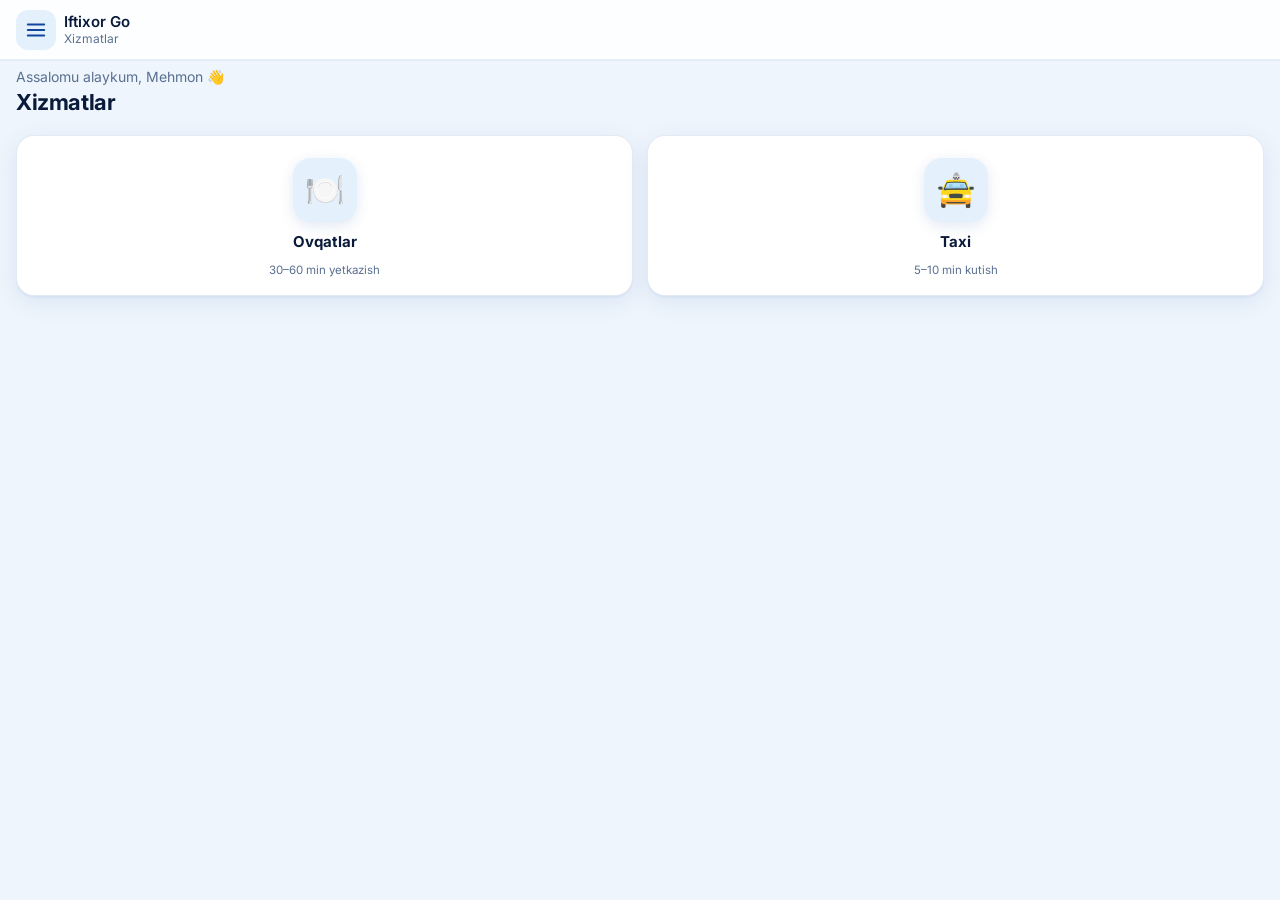
==== commit ce164833: "sALOM SAOM sALOM" ====
--- a/webapp/index.html
+++ b/webapp/index.html
@@ -65,7 +65,7 @@
         <span class="drawer-item-icon">🚖</span>
         <span class="drawer-item-text">
           <span class="drawer-item-name">Taxi</span>
-          <span class="drawer-item-desc">Tez taxi buyurtmasi</span>
+          <span class="drawer-item-desc">5–10 min — tez va arzon</span>
         </span>
         <svg class="drawer-item-arrow" width="18" height="18" viewBox="0 0 24 24" fill="none"><polyline points="9 18 15 12 9 6" stroke="currentColor" stroke-width="2" stroke-linecap="round"/></svg>
       </button>
@@ -79,12 +79,14 @@
       <h2 class="services-hub-title">Xizmatlar</h2>
       <div class="services-grid">
         <button type="button" class="service-tile" onclick="selectService('food')">
-          <span class="service-tile-icon">🍽️</span>
+          <div class="service-tile-icon">🍽️</div>
           <span class="service-tile-name">Ovqatlar</span>
+          <span class="service-tile-sub">30–60 min yetkazish</span>
         </button>
         <button type="button" class="service-tile" onclick="selectService('taxi')">
-          <span class="service-tile-icon">🚖</span>
+          <div class="service-tile-icon">🚖</div>
           <span class="service-tile-name">Taxi</span>
+          <span class="service-tile-sub">5–10 min kutish</span>
         </button>
       </div>
     </div>
--- a/webapp/style.css
+++ b/webapp/style.css
@@ -1,25 +1,34 @@
+@import url('https://fonts.googleapis.com/css2?family=Inter:wght@400;500;600;700;800&display=swap');
+
 :root {
-  --bg: #f0f8ff;
+  --bg: #eef5fc;
   --card: #ffffff;
   --primary: #1045a0;
   --primary-dark: #0a2a5e;
-  --primary-bg: #e8f4fd;
+  --primary-mid: #1a6fc4;
+  --primary-bg: #e4f0fb;
+  --accent-green: #4dd882;
   --text: #0a1a3a;
   --subtext: #5a7090;
-  --border: rgba(16,69,160,0.12);
+  --border: rgba(16,69,160,0.11);
   --green: #1e8c46;
-  --red: #ff3b30;
+  --red: #ef4444;
+  --gold: #f59e0b;
   --nav-h: 82px;
   --header-h: 60px;
-  --radius: 16px;
-  --radius-sm: 12px;
-  --shadow: 0 1px 0 rgba(16,69,160,0.06), 0 4px 20px rgba(16,69,160,0.08);
+  --radius: 18px;
+  --radius-sm: 13px;
+  --radius-xs: 8px;
+  --shadow: 0 2px 0 rgba(16,69,160,0.04), 0 6px 24px rgba(16,69,160,0.09);
+  --shadow-sm: 0 1px 4px rgba(16,69,160,0.06), 0 2px 10px rgba(16,69,160,0.06);
+  --glass: rgba(255,255,255,0.88);
+  --blur: saturate(180%) blur(20px);
 }
 
 * { margin:0; padding:0; box-sizing:border-box; -webkit-tap-highlight-color:transparent; }
 
 body {
-  font-family: -apple-system, BlinkMacSystemFont, 'SF Pro Text', 'Segoe UI', sans-serif;
+  font-family: 'Inter', -apple-system, BlinkMacSystemFont, 'SF Pro Text', 'Segoe UI', sans-serif;
   background: var(--bg);
   color: var(--text);
   overflow-x: hidden;
@@ -48,10 +57,11 @@
 .header {
   position: sticky; top: 0; z-index: 100;
   height: var(--header-h);
-  background: rgba(255,255,255,0.92);
-  backdrop-filter: saturate(180%) blur(20px);
-  -webkit-backdrop-filter: saturate(180%) blur(20px);
-  border-bottom: 1px solid var(--border);
+  background: var(--glass);
+  backdrop-filter: var(--blur);
+  -webkit-backdrop-filter: var(--blur);
+  border-bottom: 1px solid rgba(16,69,160,0.08);
+  box-shadow: 0 1px 0 rgba(16,69,160,0.06);
   display: flex; align-items: center;
   justify-content: space-between;
   padding: 0 16px;
@@ -178,9 +188,9 @@
   background: var(--card);
   border-radius: var(--radius);
   overflow: hidden;
-  box-shadow: var(--shadow);
+  box-shadow: var(--shadow-sm);
   cursor: pointer;
-  transition: transform .12s;
+  transition: transform .15s, box-shadow .15s;
   -webkit-user-select: none; user-select: none;
   display: flex; flex-direction: column;
 }
@@ -434,10 +444,11 @@
 .bottom-nav {
   position: fixed; bottom: 0; left: 0; right: 0;
   height: var(--nav-h);
-  background: rgba(255,255,255,0.92);
-  backdrop-filter: saturate(180%) blur(20px);
-  -webkit-backdrop-filter: saturate(180%) blur(20px);
-  border-top: 1px solid var(--border);
+  background: var(--glass);
+  backdrop-filter: var(--blur);
+  -webkit-backdrop-filter: var(--blur);
+  border-top: 1px solid rgba(16,69,160,0.08);
+  box-shadow: 0 -4px 20px rgba(16,69,160,0.06);
   display: flex;
   padding-bottom: env(safe-area-inset-bottom);
   z-index: 100;
@@ -1230,3 +1241,182 @@
   display: flex; align-items: center; gap: 12px;
   font-size: 15px; font-weight: 500;
 }
+
+/* ══════════════════════════════════════════
+   PROFESSIONAL POLISH — Iftixor Go Design
+   ══════════════════════════════════════════ */
+
+/* ── Body micro-detail ── */
+body { -webkit-font-smoothing: antialiased; }
+
+/* ── Service tiles professional ── */
+.service-tile {
+  position: relative; overflow: hidden;
+}
+.service-tile::before {
+  content: '';
+  position: absolute; inset: 0;
+  background: linear-gradient(135deg, rgba(16,69,160,0.04) 0%, transparent 60%);
+  opacity: 0;
+  transition: opacity .2s;
+  border-radius: var(--radius);
+}
+.service-tile:hover::before { opacity: 1; }
+.service-tile-icon {
+  width: 64px; height: 64px;
+  background: var(--primary-bg);
+  border-radius: 18px;
+  display: flex; align-items: center; justify-content: center;
+  font-size: 32px;
+  box-shadow: 0 4px 14px rgba(16,69,160,0.12);
+  transition: transform .2s;
+}
+.service-tile:hover .service-tile-icon { transform: scale(1.06); }
+.service-tile-name { font-size: 15px; font-weight: 700; color: var(--text); }
+.service-tile-sub  { font-size: 11.5px; color: var(--subtext); margin-top: 2px; }
+
+/* ── Profile header refined ── */
+.profile-header {
+  background: linear-gradient(150deg, var(--primary-dark) 0%, #0e3d8a 35%, var(--primary-mid) 100%);
+}
+.profile-photo {
+  box-shadow: 0 6px 24px rgba(0,0,0,0.22), 0 0 0 4px rgba(255,255,255,0.18);
+}
+.profile-stats {
+  border-radius: 18px;
+  border: 1px solid rgba(255,255,255,0.18);
+}
+.stat-val { letter-spacing: -0.5px; }
+
+/* ── Section cards refined ── */
+.section-card {
+  border: 1.5px solid var(--border);
+  border-radius: var(--radius);
+  box-shadow: var(--shadow-sm);
+}
+.section-title {
+  font-size: 11px; font-weight: 800; color: var(--subtext);
+  text-transform: uppercase; letter-spacing: 0.8px;
+  padding: 20px 16px 8px;
+}
+
+/* ── Cart button refined ── */
+.cart-btn {
+  box-shadow: 0 2px 12px rgba(16,69,160,0.28);
+  transition: box-shadow .15s, background .15s;
+}
+.cart-btn:hover { box-shadow: 0 4px 18px rgba(16,69,160,0.38); }
+
+/* ── Buttons refined ── */
+.btn-primary {
+  letter-spacing: -0.1px;
+  box-shadow: 0 4px 14px rgba(16,69,160,0.22);
+  transition: background .15s, box-shadow .15s, transform .1s;
+}
+.btn-primary:hover { box-shadow: 0 6px 20px rgba(16,69,160,0.32); }
+
+/* ── Product card hover ── */
+.product-card:hover {
+  box-shadow: 0 4px 20px rgba(16,69,160,0.14);
+  transform: translateY(-2px);
+}
+
+/* ── Category tabs refined ── */
+.cat-tab {
+  transition: all .18s;
+  font-weight: 600;
+  border-radius: 22px;
+}
+.cat-tab.active {
+  box-shadow: 0 2px 10px rgba(16,69,160,0.22);
+}
+
+/* ── Search input refined ── */
+.search-input {
+  border-radius: var(--radius-sm);
+  box-shadow: var(--shadow-sm);
+  transition: border-color .15s, box-shadow .15s;
+}
+.search-input:focus {
+  border-color: var(--primary-mid);
+  box-shadow: 0 0 0 3px rgba(26,111,196,0.12), var(--shadow-sm);
+}
+
+/* ── How it works badge ── */
+.hero-badge { font-weight: 700; letter-spacing: 0.3px; }
+
+/* ── Cart item subtle ── */
+.cart-item {
+  border: 1.5px solid var(--border);
+  transition: box-shadow .15s;
+}
+.cart-item:hover { box-shadow: var(--shadow); }
+
+/* ── Modal drag handle ── */
+.modal-drag { background: rgba(16,69,160,0.15); }
+
+/* ── Toast refined ── */
+.toast {
+  box-shadow: 0 8px 24px rgba(0,0,0,0.18);
+  font-weight: 500;
+}
+
+/* ── Taxi section ── */
+.taxi-route-card {
+  border: 1.5px solid var(--border);
+  box-shadow: var(--shadow-sm);
+  transition: box-shadow .15s;
+}
+.taxi-route-card:focus-within {
+  box-shadow: 0 0 0 3px rgba(26,111,196,0.1), var(--shadow);
+  border-color: var(--primary-mid);
+}
+.taxi-car-types { gap: 10px; }
+
+/* ── Profile taxi header ── */
+.profile-header-taxi {
+  background: linear-gradient(150deg, #0a2a5e 0%, #1045a0 50%, #1a6fc4 100%);
+}
+.profile-service-badge {
+  display: inline-flex; align-items: center; gap: 5px;
+  background: rgba(255,255,255,0.15);
+  border: 1px solid rgba(255,255,255,0.25);
+  color: #fff; font-size: 12px; font-weight: 700;
+  padding: 4px 12px; border-radius: 20px;
+  margin-top: 6px; letter-spacing: 0.3px;
+}
+
+/* ── Order history refined ── */
+.order-hist-item {
+  border: 1.5px solid var(--border);
+  transition: border-color .15s, box-shadow .15s;
+}
+.order-hist-item:hover { border-color: rgba(16,69,160,0.22); box-shadow: var(--shadow); }
+.order-hist-total { letter-spacing: -0.3px; }
+
+/* ── Guest warning refined ── */
+.guest-warning {
+  background: rgba(245,158,11,0.08);
+  border: 1px solid rgba(245,158,11,0.25);
+  border-radius: var(--radius-sm);
+  color: #92650a;
+  font-size: 13px; font-weight: 500;
+}
+
+/* ── Empty state ── */
+.empty-cart svg, .orders-empty svg { color: var(--primary); }
+
+/* ── Success page ── */
+.success-total { letter-spacing: -0.5px; }
+
+/* ── Inline input focus ── */
+.inline-input:focus { color: var(--text); }
+
+/* ── Divider refined ── */
+.divider { background: var(--border); }
+
+/* ── Page fade ── */
+@keyframes fadeUp {
+  from { opacity: 0; transform: translateY(8px); }
+  to   { opacity: 1; transform: translateY(0); }
+}
